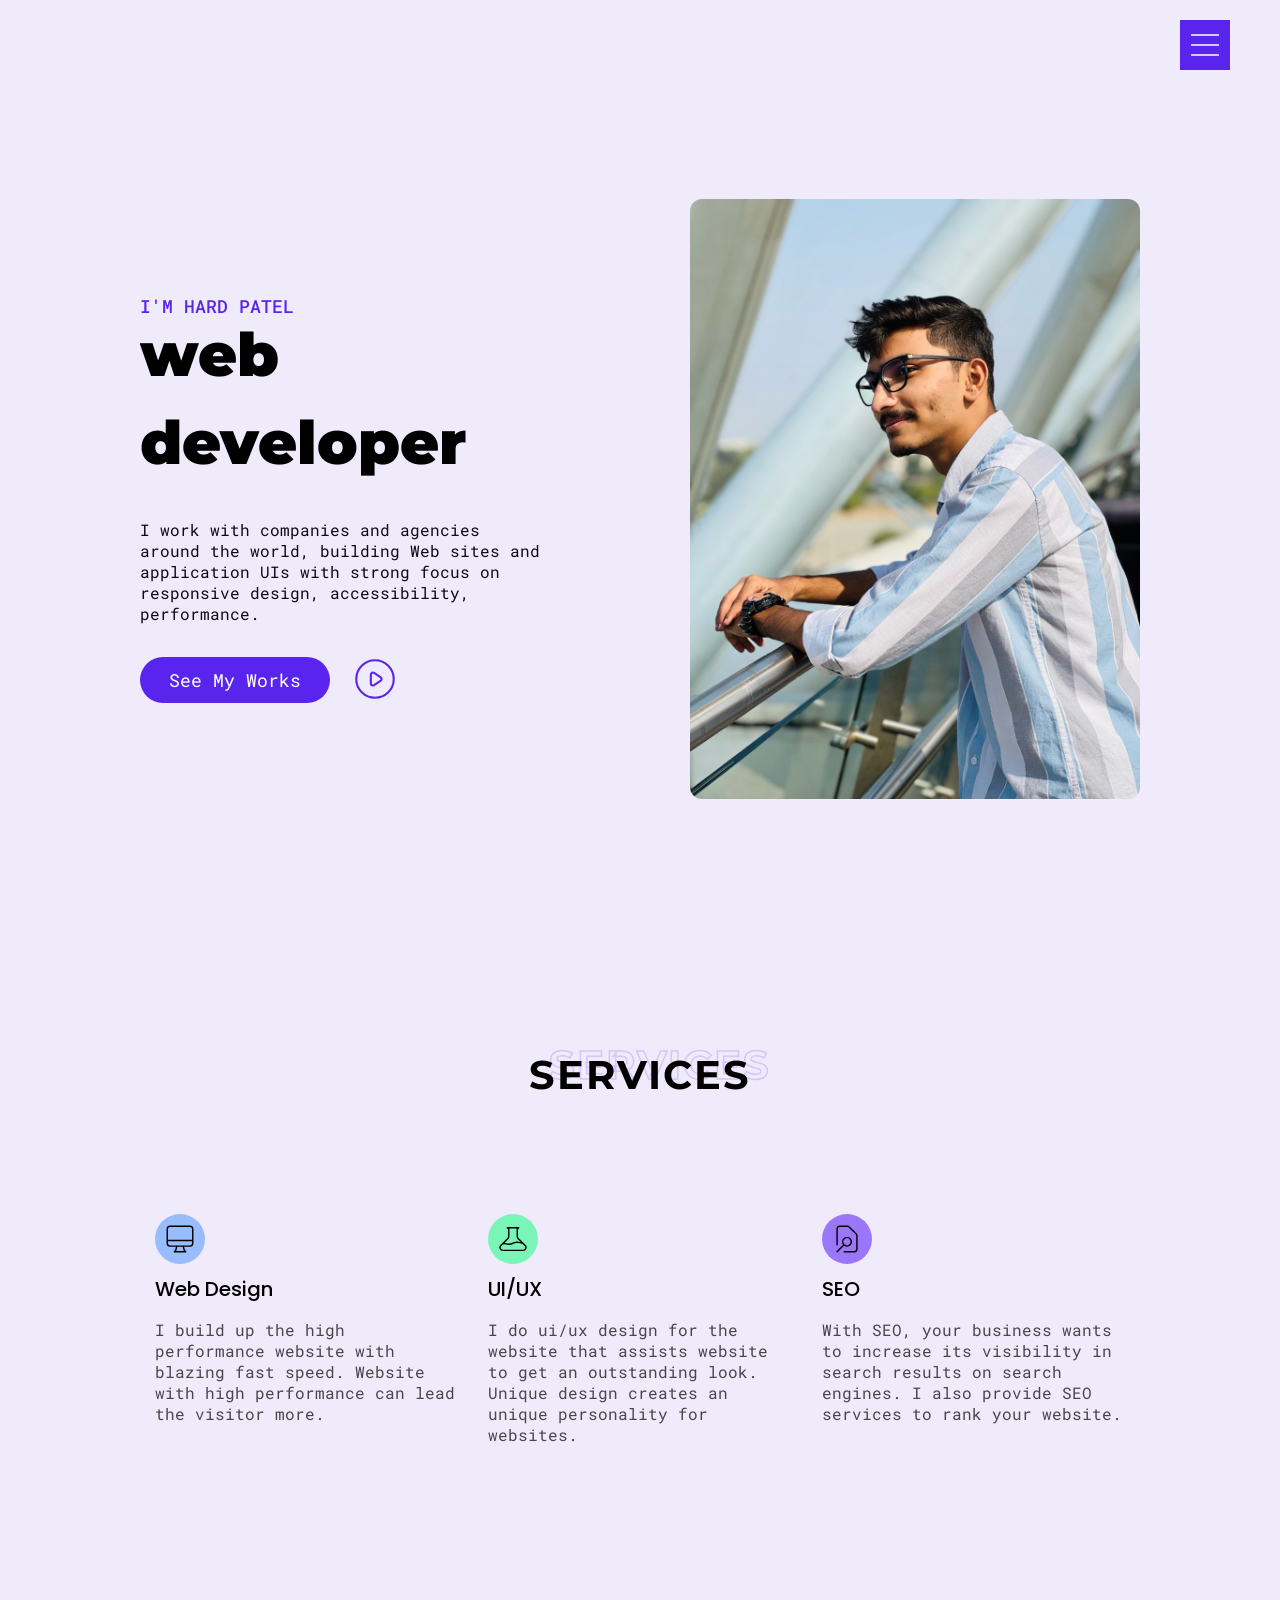
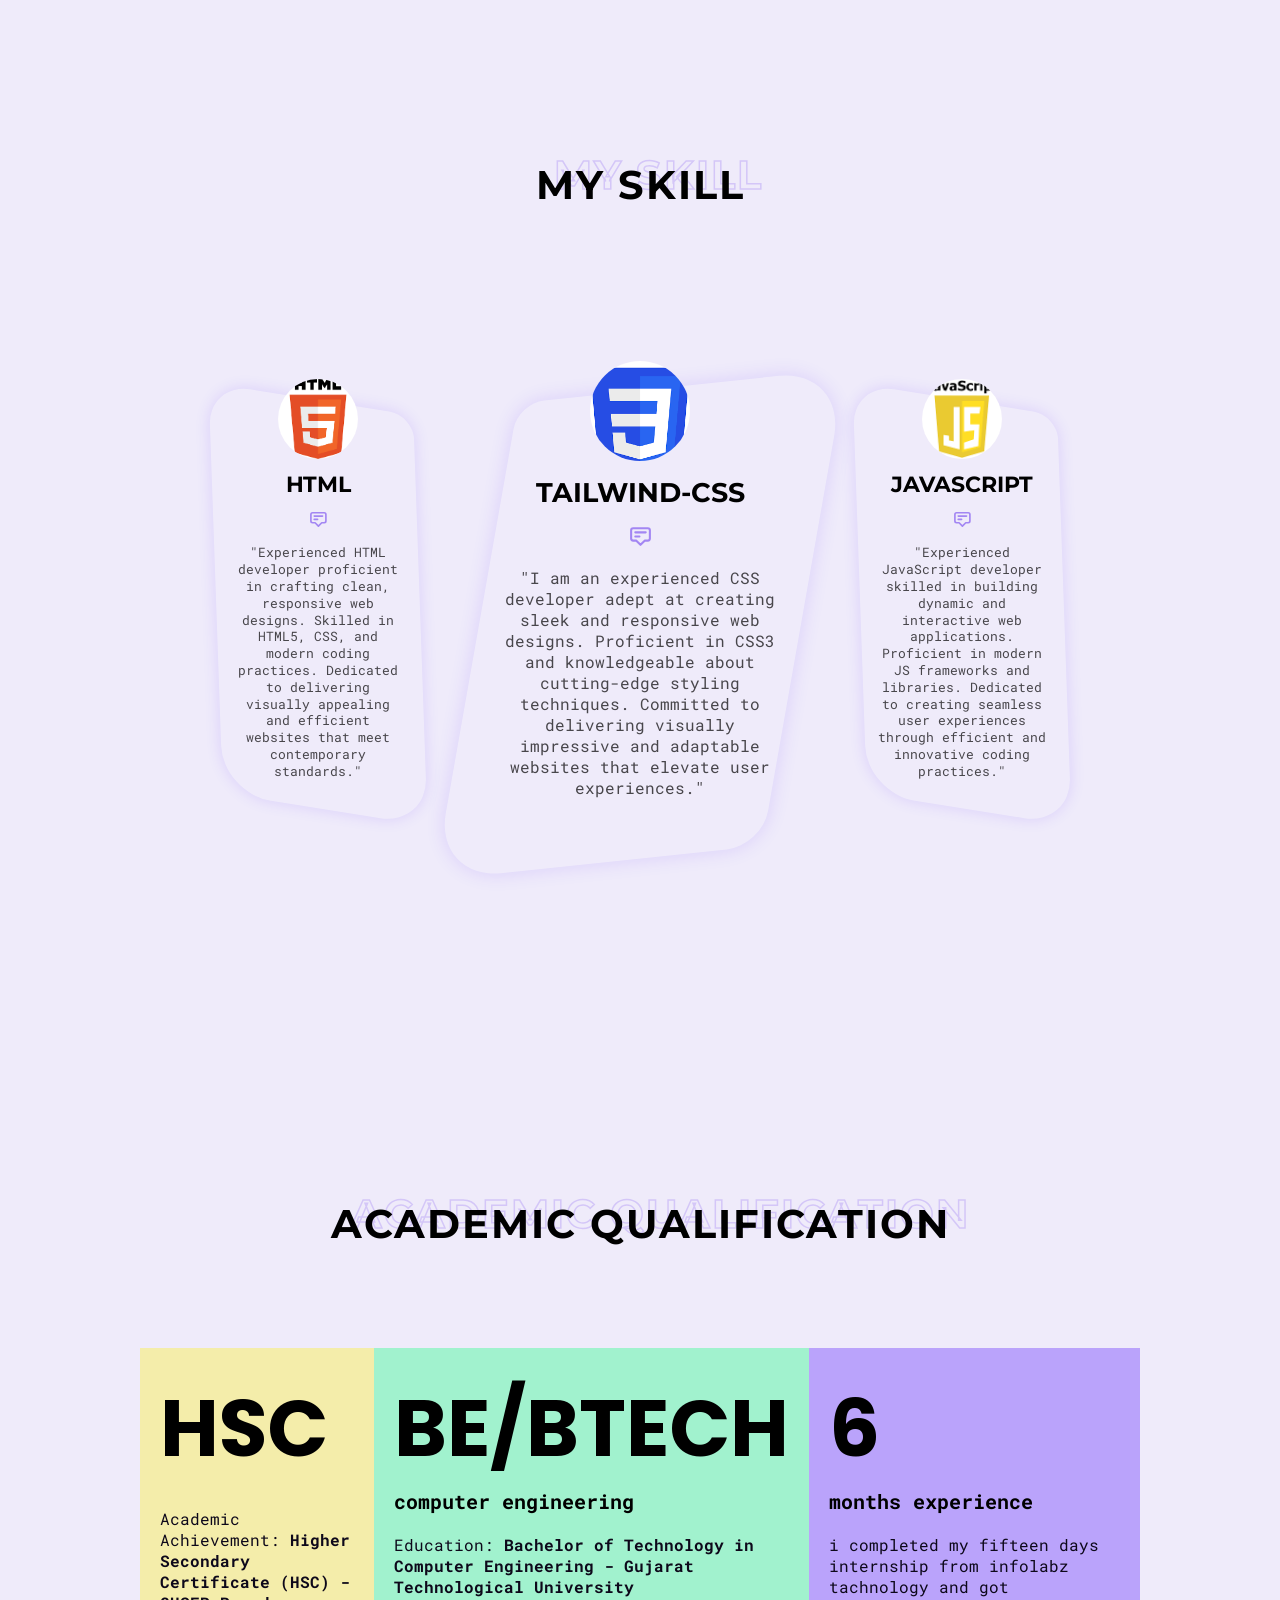
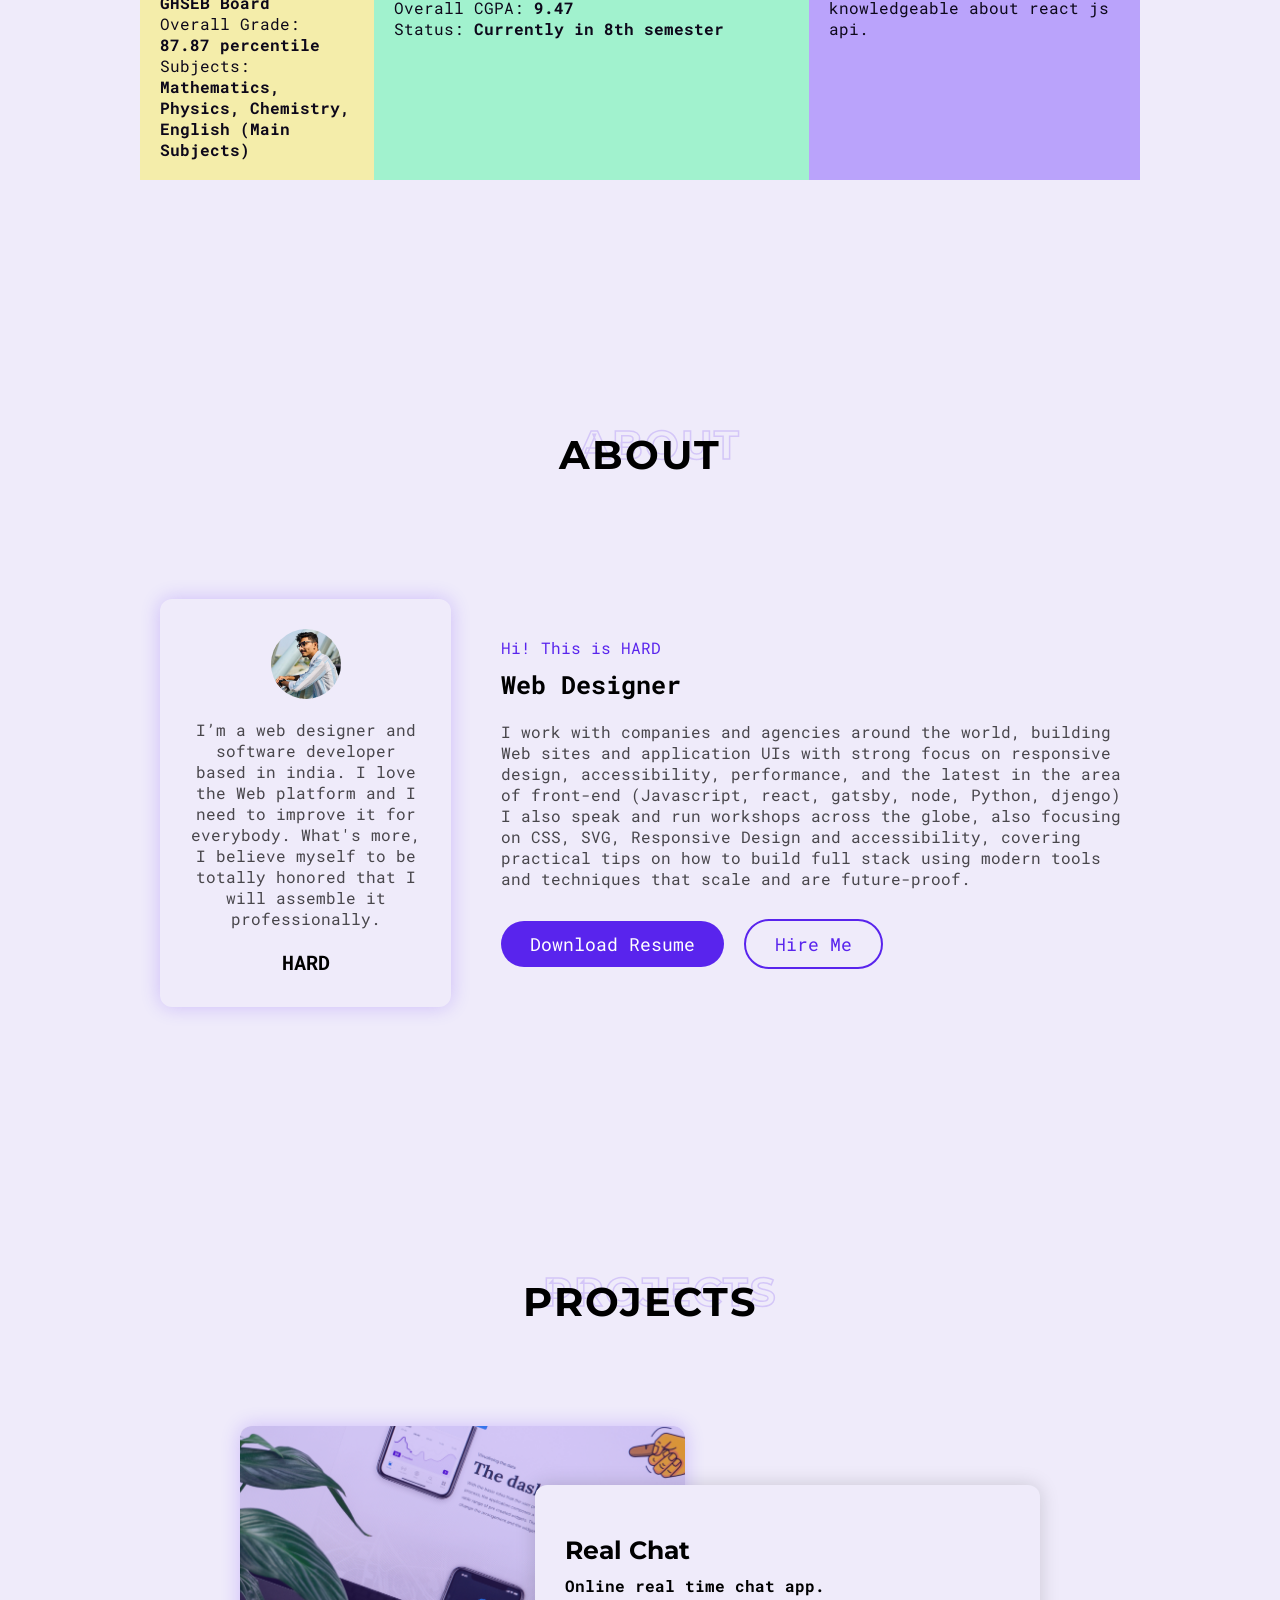
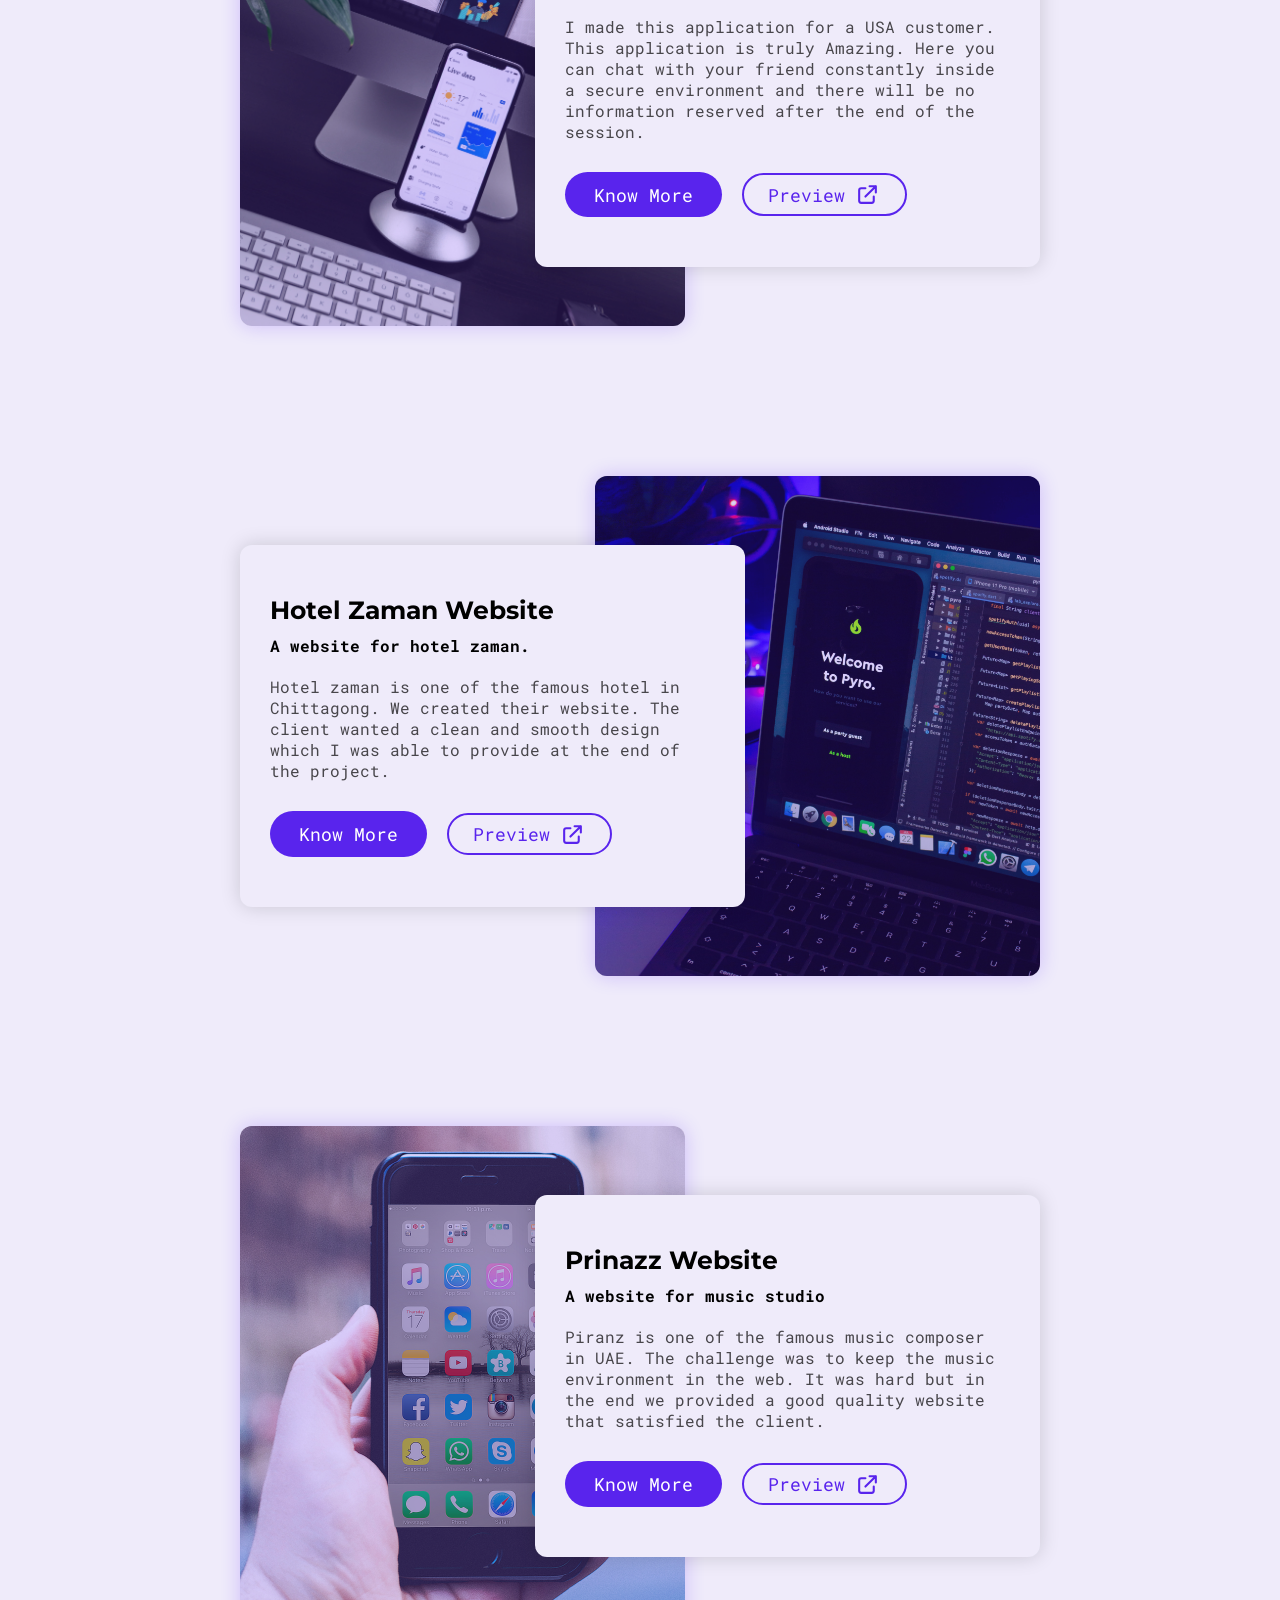
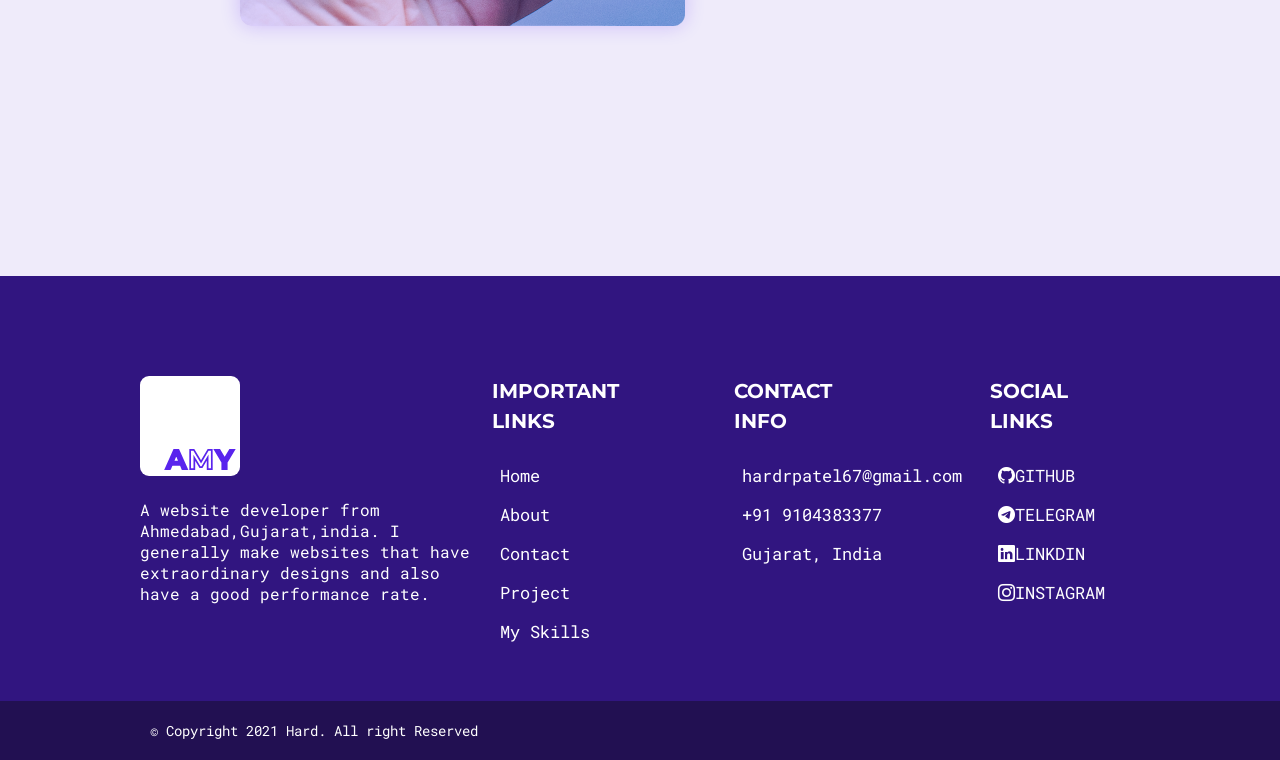
==== index.html @ a664c26c "Add files via upload" ====
<!DOCTYPE html>
<html lang="en">

<head>
  <meta charset="UTF-8">
  <meta name="viewport" content="width=device-width, initial-scale=1.0">
  <title>Hard - Portfolio</title>
  <link rel="shortcut icon" href="./image/h symbol_11zon.jpeg" type="image/x-icon">
  <link rel="stylesheet" href="style.css">
  <link rel="stylesheet" href="https://cdn.jsdelivr.net/npm/bootstrap-icons@1.10.5/font/bootstrap-icons.css">
  <link rel="stylesheet" href="https://cdnjs.cloudflare.com/ajax/libs/font-awesome/6.5.1/css/all.min.css" integrity="sha512-DTOQO9RWCH3ppGqcWaEA1BIZOC6xxalwEsw9c2QQeAIftl+Vegovlnee1c9QX4TctnWMn13TZye+giMm8e2LwA==" crossorigin="anonymous" referrerpolicy="no-referrer" />
   
  <style>
    @import url('https://fonts.googleapis.com/css2?family=Montserrat:wght@700;900&family=Roboto+Mono:wght@300;500&family=Poppins:wght@600&display=swap');

/* variables */
:root {
	--primary-color: #5924ed;
	--secondary-black: #0d081a;
	--secondary-gray: #48464b;
	--body-bg: #efebfa;
}

/* global styles */
* {
	padding: 0;
	margin: 0;
	box-sizing: border-box;
}
html {
	font-family: 'Roboto Mono';
	font-size: 10px;
	scroll-behavior: smooth;
}
body {
	background-color: var(--body-bg);
}
img {
	width: 100%;
	height: 100%;
}
a {
	color: black;
	text-decoration: none;
}

section {
	display: flex;
	align-items: center;
	justify-content: center;
}
.container {
	width: 90%;
	margin: 0 auto;
	max-width: 1000px;
}
p {
	font-size: 1.6rem;
	color: var(--secondary-black);
}
.section-heading {
	font-size: clamp(0.8rem, 10vw, 4rem);
	text-transform: uppercase;
	font-family: 'Montserrat';
	letter-spacing: 0.2rem;
	text-align: center;
	position: relative;
	margin-bottom: 10rem;
}
.section-heading::before {
	content: attr(data-outline);
	position: absolute;
	left: 2%;
	top: -20%;
	width: 100%;

	text-align: center;
	text-transform: uppercase;
	font-family: 'Montserrat';
	letter-spacing: 0.2rem;

	color: transparent;
	/* -webkit-text-stroke: 1.5px rgba(0, 0, 0, 0.103); */
	-webkit-text-stroke: 1.5px #5a24ed2f;
	z-index: -1;
}
.buttons {
	margin-top: 3rem;
	display: flex;
	align-items: center;
	justify-content: flex-start;
	gap: 2rem;
}
.primary-btn {
	display: inline-block;
	background-color: var(--primary-color);
	color: white;
	font-size: 1.8rem;
	padding: 0.6em 1.6em;
	border-radius: 50px;
}
.buttons .primary-btn.outline {
	background-color: transparent;
	border: 2px solid var(--primary-color);
	color: var(--primary-color);
}
.buttons svg {
	width: 50px;
	color: var(--primary-color);
}

/* scroll Top/Up Button */
.scroll-top {
	z-index: 100;
	height: 60px;
	width: 60px;
	background-color: white;
	position: fixed;
	bottom: 10px;
	right: 10px;
	cursor: pointer;
	border-radius: 6px;
	box-shadow: 0px 0px 20px rgba(71, 40, 182, 0.226);
	/* hover effect default */
	transform: scale(0.9);
	transition: 0.3s ease-in-out transform;
	/* for centering the icon */
	/* display: flex; */
	display: none;
	align-items: center;
	justify-content: center;
}
.scroll-top svg {
	width: 50%;
	color: black;
	pointer-events: none;
}

.scroll-top:hover {
	transform: scale(1);
}

/* Navigation Section */
#navigation {
	position: fixed;
	right: 50px;
	height: auto;
	top: 20px;
	z-index: 100;
}
#navigation .nav-icon {
	width: 50px;
	height: 50px;
	margin: 0 auto;
	margin-right: 0;
	cursor: pointer;
	background-color: var(--primary-color);
	display: flex;
	align-items: center;
	justify-content: center;
}
#navigation .nav-icon svg {
	width: 80%;
	color: white;
}
#nav-content {
	position: fixed;
	right: 0;
	width: 47%;
	max-width: 365px;
	height: 100%;
	z-index: 100;
	background-color: var(--secondary-black);
	color: white;
	display: flex;
	align-items: center;
	justify-content: center;
	overflow: hidden;
	transform: translateX(100%);
	transition: 0.3s ease transform;
}
#nav-content.show {
	transform: translateX(0);
	box-shadow: -6px 0px 29px 7px #000000a3;
}
#nav-content .section-heading {
	text-align: left;
}
#nav-content .section-heading::before {
	content: 'Menu';
	text-align: left;
	-webkit-text-stroke: 1.5px #afadad25;
}
#nav-content .wrapper {
	width: 70%;
	position: relative;
}
#nav-content ul {
	list-style: none;
	text-align: left;
}
#nav-content ul li {
	margin-bottom: 2rem;
}
#nav-content ul li a {
	display: inline-block;
	width: 100%;
	color: white;
	font-size: 3rem;
	font-family: 'Montserrat';
	/* position: relative; */
}
#nav-content ul li a::after {
	content: attr(data-text);
	pointer-events: none;
	position: absolute;
	right: -150px;
	bottom: 30%;
	width: 100%;
	color: transparent;
	-webkit-text-stroke: 1.5px #fefcfcdd;
	opacity:0;
	transition: 0.3s ease;
	transition-property: opacity, transform;
	z-index: -1;
	text-align: center;
	transform: rotate(70deg) scale(3);
}
#nav-content ul li a:hover::after {
	opacity: 1; 
	transform: scale(3) translateY(10px) rotate(90deg);
}
#nav-content .close-btn {
	position: absolute;
	left: 10px;
	top: 10px;
	color: white;
	width: 40px;
	height: 40px;
	background-color: var(--primary-color);
	display: flex;
	align-items: center;
	justify-content: center;
	border-radius: 50%;
	cursor: pointer;
	transition: 0.3s ease background-color;
}
#nav-content .close-btn:hover {
	background-color: crimson;
}
#nav-content .close-btn svg {
	width: 80%;
}
@media only screen and (max-width: 768px) {
	#navigation {
		right: 10px;
		top: 10px;
	}
	#nav-content nav ul li a::after {
		display: none;
	}
	#nav-content .section-heading {
		text-align: right;
		margin-bottom: 5rem;
	}
	#nav-content .section-heading::before {
		text-align: right;
	}
	#nav-content nav ul {
		text-align: right;
	}
	#nav-content nav ul li a {
		font-size: 2.5rem;
	}
	#nav-content .wrapper {
		width: 90%;
	}
}

/* Hero section Styles */
#hero {
	height: 100vh;
	width: 100%;
	padding-top: 10rem;
}
#hero .container {
	display: flex;
	align-items: center;
	justify-content: center;
}
#hero .container .left {
	flex: 6;
	/* padding-right: 3rem; */
}
#hero .container .right {
	flex: 8;
}

#hero .left .subheading {
	font-size: 1.8rem;
	font-weight: 500;
	text-transform: uppercase;
	color: var(--primary-color);
	animation: fade 0.3s ease-in forwards;
	animation-delay: 1.1s;
	opacity: 0;
}
#hero .left .heading {
	font-size: 6rem;
	font-family: 'Montserrat';
	font-weight: 900;
	/* max-width: 400px; */
	overflow: hidden;
}
#hero .left .heading .wrapper {
	/* position: relative; */
	display: inline-block;
	overflow: hidden;
	/* border: 1px solid red; */
}
#hero .left .heading .wrapper span {
	position: relative;
	bottom: -70px;
	animation: reveal 1s ease-in-out forwards;
}
@keyframes reveal {
	0% {
		bottom: -70px;
	}
	100% {
		bottom: 0px;
	}
}
@keyframes fade {
	0% {
		opacity: 0;
	}
	100% {
		opacity: 1;
	}
}
#hero .left .desc {
	margin-top: 2.5rem;
	max-width: 400px;
	animation: fade 0.3s ease-in forwards;
	animation-delay: 1.1s;
	opacity: 0;
}
#hero .left .buttons {
	animation: fade 0.3s ease-in forwards;
	animation-delay: 1.1s;
	opacity: 0;
}

#hero .right {
	text-align: right;
}
#hero .right img {
	width: 100%;
	max-width: 450px;
	height: 600px;
	object-fit: cover;
	object-position: 50% 30%;
	border-radius: 12px;
}

@media only screen and (max-width: 768px) {
	html {
		font-size: 9px;
	}
	#hero .container {
		flex-direction: column-reverse;
	}
	#hero .container .right {
		text-align: center;
		flex: 1;
		margin-bottom: 2rem;
	}
	#hero .container .left {
		text-align: center;
		padding-right: 0;
		flex: 1;
		height: fit-content;
	}
	#hero .left .buttons {
		justify-content: center;
	}
	#hero .left .heading {
		font-size: 4rem;
		margin: 0 auto;
	}
	#hero .container .left .desc {
		margin: 0 auto;
		margin-top: 2rem;
	}
	#hero .right img {
		width: 100%;
		height: 400px;
	}
}
@media only screen and (max-width: 950px) {
	#hero .container .right {
		flex: 6;
	}
}

/* Services Section */
#services {
	padding: 15rem 0;
}

#services .all-items {
	display: flex;
	align-items: flex-start;
	justify-content: center;
}
#services .item {
	padding: 1.5rem;
	transition: 0.3s ease-in-out background-color;
	border-radius: 12px;
	flex: 1;
}
#services .item:nth-child(1):hover {
	background-color: rgb(8 69 241 / 35%);
}
#services .item:nth-child(2):hover {
	background-color: rgba(0, 255, 115, 0.151);
}
#services .item:nth-child(3):hover {
	background-color: #cbbef093;
}
#services .item .icon {
	width: 50px;
	height: 50px;
	padding: 0.8rem;
	background-color: rgba(255, 0, 0, 0.24);
	border-radius: 50%;
	margin-bottom: 1rem;
}
#services .item-heading {
	font-weight: 500;
	font-size: 2rem;
	/* text-transform: uppercase; */
	margin-bottom: 1.5rem;
	font-family: 'Poppins';
}
#services .item-desc {
	color: var(--secondary-gray);
}
#services .item:nth-child(1) .icon {
	background-color: rgb(7 106 255 / 37%);
}
#services .item:nth-child(2) .icon {
	background-color: rgba(0, 255, 115, 0.493);
}
#services .item:nth-child(3) .icon {
	background-color: #4705fc80;
}
@media only screen and (max-width: 768px) {
	#services .all-items {
		flex-direction: column;
		text-align: center;
	}
	#services .item .icon {
		margin: 0 auto;
		margin-bottom: 1rem;
	}
	#services .item {
		margin: 2rem 0;
	}
	#services .item:nth-child(1) {
		background-color: rgb(8 69 241 / 35%);
	}
	#services .item:nth-child(2) {
		background-color: rgba(0, 255, 115, 0.151);
	}
	#services .item:nth-child(3) {
		background-color: #cbbef093;
	}
}

/* testimonial section */
#testimonial {
	padding: 15rem 0;
	overflow-x: hidden;
}
#testimonial .all-items {
	display: flex;
	align-items: center;
	justify-content: center;
	gap: 3rem;
}
#testimonial .item {
	text-align: center;
	position: relative;
	padding: 20px;
}
#testimonial .item:nth-of-type(1),
#testimonial .item:nth-of-type(3) {
	flex: 3;
	transform: scale(0.8);
}
#testimonial .item:nth-of-type(2) {
	flex: 4;
}

#testimonial .item::after {
	content: '';
	position: absolute;
	height: 120%;
	width: 100%;
	/* border: 1px solid var(--primary-color); */
	left: 0;
	top: 45px;
	z-index: -1;

	/* border-radius: 20px 50px 100px 50px; */
	box-shadow: 0px 0px 20px 0px #4705fc1f;
}
#testimonial .item:nth-of-type(2)::after {
	transform: skew(350deg, 354deg);
	border-radius: 26px 67px 35px 67px;
	height: 100%;
}
#testimonial .item:nth-of-type(1)::after,
#testimonial .item:nth-of-type(3)::after {
	transform: skew(2deg, 9deg);
	height: 95%;
	border-radius: 52px 30px 59px 60px;
}

/* #testimonial .img {
	width: 80px;
	height: 80px;
	border-radius: 50%;
	overflow: hidden;
	margin: 0 auto;
	margin-bottom: 2rem;
}
#testimonial .img img {
	object-fit: cover;
} */
#testimonial .img {
  width: 100px; /* Adjust the width of the image */
  height: 100px; /* Adjust the height of the image */
  border-radius: 50%;
  overflow: hidden;
  margin: 0 auto;
  margin-bottom: 1.5rem; /* Adjust the bottom margin as needed */
}

#testimonial .img img {
  object-fit: cover;
  width: 100%; /* Ensure the image fills the container */
  height: 100%; /* Ensure the image fills the container */
}
#testimonial .testimonial-heading {
	font-size: 2.7rem;
	text-transform: uppercase;
	font-family: 'Montserrat';
	margin-bottom: 0.5rem;
}
#testimonial .testimonial-sub-heading {
	font-size: 1.6rem;
	margin-bottom: 1rem;
	color: var(--secondary-gray);
}
#testimonial .icon {
	max-width: 25px;
	margin: 1.5rem auto;
	opacity: 0.5;
	color: var(--primary-color);
}
#testimonial .testimonial-desc {
	color: var(--secondary-gray);
}
@media only screen and (max-width: 950px) {
	#testimonial .all-items {
		flex-direction: column;
		max-width: 400px;
		margin: 0rem auto;
		gap: 50px;
	}
}

/* Stats Section Style*/
#stats {
	padding: 20rem 0 10rem 0;
}

#stats .all-items {
	display: flex;
	align-items: stretch;
	justify-content: center;
}
#stats .all-items .item {
	padding: 2rem;
}
#stats .number {
	font-family: 'Poppins';
	font-size: 8rem;
}
#stats .stats-sub-heading {
	font-size: 2rem;
	margin-bottom: 2rem;
}

#stats .all-items .item:nth-child(1) {
	background-color: rgba(255, 238, 0, 0.322);
}
#stats .all-items .item:nth-child(2) {
	background-color: rgba(0, 255, 115, 0.329);
}
#stats .all-items .item:nth-child(3) {
	background-color: #4705fc50;
}
@media only screen and (max-width: 768px) {
	#stats .all-items {
		flex-direction: column;
	}
}

/* About section  */
#about {
	padding: 15rem 0;
}
#about .wrapper {
	display: flex;
	align-items: center;
	justify-content: center;
	gap: 30px;
}
#about .left {
	padding: 2rem;
	text-align: center;
}
#about .left .card {
	box-shadow: 0px 0px 20px #4705fc33;
	padding: 3rem;
	border-radius: 12px;
	min-height: 400px;
}
#about .left .card .img {
	width: 70px;
	height: 70px;
	margin: 0 auto;
	border-radius: 50%;
	overflow: hidden;
	margin-bottom: 2rem;
}
#about .left .card .img img {
	object-fit: cover;
}
#about .left .card .card-desc {
	color: var(--secondary-gray);
	margin-bottom: 2rem;
}
#about .left .card .card-name {
	font-size: 2rem;
	margin-bottom: 0.2rem;
}
#about .left .card .card-sub-title {
	font-size: 1.4rem;
}
#about .subheading {
	color: var(--primary-color);
	margin-bottom: 1rem;
}
#about .right .slogan {
	font-size: 2.5rem;
	margin-bottom: 2rem;
}
#about .right .right-text {
	color: var(--secondary-gray);
}
@media only screen and (max-width: 768px) {
	#about .wrapper {
		flex-direction: column-reverse;
		text-align: center;
	}
	#about .right .buttons {
		flex-direction: column;
	}
	#about .right .buttons a {
		width: 100%;
		text-align: center;
	}
}

/* Projects Section */
#projects {
	padding: 10rem 0;
}
#projects .item {
	display: flex;
	align-items: center;
	justify-content: center;
	max-width: 800px;
	margin: 0 auto;
	margin-bottom: 15rem;
	/* gap: 2rem; */
}
#projects .item:nth-of-type(even) {
	flex-direction: row-reverse;
}
#projects .item .left {
	flex: 1;
}
#projects .item .right {
	margin-left: -150px;
	flex: 1;
	background-color: var(--body-bg);
	padding: 5rem 3rem;
	border-radius: 12px;
	box-shadow: 0px 0px 20px #00000028;
	z-index: 2;
}
#projects .item:nth-of-type(even) .right {
	margin-left: 0;
}
#projects .item:nth-of-type(even) .left {
	margin-left: -150px;
}
#projects .item .left .img {
	height: 500px;
	overflow: hidden;
	border-radius: 12px;
	overflow: hidden;
	box-shadow: 0px 0px 20px #4705fc33;
	position: relative;
}
#projects .item .left .img::after {
	content: '';
	position: absolute;
	left: 0;
	top: 0;
	height: 100%;
	width: 100%;
	background-color: #5a24ed38;
}
#projects .item .left .img img {
	object-fit: cover;
	transition: 0.3s ease transform;
}
#projects .item:hover .left .img img {
	transform: scale(1.1);
	z-index: 1;
}
#projects .item .right .project-title {
	font-size: 2.5rem;
	font-family: 'Montserrat';
	margin-bottom: 1rem;
}
#projects .item .right .project-sub-title {
	font-size: 1.6rem;
	margin-bottom: 2rem;
}
#projects .item .right .project-desc {
	color: var(--secondary-gray);
	margin-bottom: 3rem;
}
#projects .item .right .external-link {
	display: flex;
	align-items: center;
	justify-content: center;
	gap: 1rem;
	padding: calc(0.6em - 4px) calc(1.6em - 4px);
}
#projects .item .right .external-link svg {
	width: 25px;
}

@media only screen and (max-width: 768px) {
	#projects .item {
		flex-direction: column;
	}
	#projects .item .left {
		width: 100%;
	}
	#projects .item .right {
		margin-left: 0;
		width: 90%;
		margin-top: -150px;
	}
	#projects .item:nth-of-type(even) {
		flex-direction: column;
	}
	#projects .item:nth-of-type(even) .left {
		margin-left: 0;
	}
}
@media only screen and (max-width: 450px) {
	#projects .item .right .buttons {
		flex-direction: column;
	}
	#projects .item .right .buttons a {
		width: 100%;
		text-align: center;
	}
}

/* Contact Section */
#contact {
	padding: 10rem 0;
}
#contact .wrapper {
	display: flex;
	align-items: flex-start;
	justify-content: center;
	gap: 5rem;
}
#contact .wrapper .left {
	flex: 1;
}
#contact .wrapper .right {
	flex: 1;
}
#contact .left .contact-heading {
	font-family: 'Montserrat';
	font-size: 3rem;
	margin-bottom: 1rem;
}
#contact .left .contact-desc {
	color: var(--secondary-gray);
	margin-bottom: 4rem;
}
#contact .left .contact-info {
	margin-bottom: 5rem;
}
#contact .left .contact-info ul {
	list-style: none;
}
#contact .left .contact-info ul li {
	border-radius: 12px;
	overflow: hidden;
}
#contact .left .contact-info ul li a {
	display: flex;
	align-items: center;
	justify-content: flex-start;
	gap: 1rem;
	font-size: 2rem;
	padding: 1.5rem;
}

#contact .left .contact-info ul li:hover {
	background-color: var(--primary-color);
}
#contact .left .contact-info ul li:hover .icon {
	color: white;
}
#contact .left .contact-info ul li:hover .text {
	color: white;
}
#contact .left .contact-info ul li a .icon {
	width: 25px;
	color: var(--primary-color);
}
#contact .left .contact-info ul li a .text {
	color: var(--secondary-gray);
}
#contact .left .social-info ul {
	display: flex;
	list-style: none;
	font-size: 2rem;
	gap: 2rem;
}
#contact .left .social-info ul li a {
	color: var(--primary-color);
}
#contact .right .form-wrapper {
	background-color: var(--primary-color);
	max-width: 500px;
	margin: 0 auto;
	padding: 5rem;
	border-radius: 12px;
	color: white;
}
#contact .right .form-group {
	margin-bottom: 1rem;
}
#contact .right .form-group label {
	margin-bottom: 0.5rem;
	display: inline-block;
	font-size: 1.8rem;
}
#contact .right .form-group .input-wrapper {
	background-color: white;
	color: black;
	width: 100%;
	display: flex;
	align-items: center;
	justify-content: flex-start;
	height: 40px;
	border-radius: 4px;
	overflow: hidden;
}
#contact .right .form-group .input-wrapper .icon {
	font-size: 2rem;
	height: 100%;
	width: 50px;
	background-color: rgb(218, 218, 218);
	display: flex;
	align-items: center;
	justify-content: center;
}
#contact .right .form-group .input-wrapper input {
	padding: 1rem;
	height: 100%;
	width: 100%;
	outline: none;
	border: none;
	font-size: 2rem;
}
#contact .right .form-group textarea {
	width: 100%;
	height: 250px;
	resize: vertical;
	font-size: 2rem;
	padding: 1rem;
	outline: none;
	border-radius: 4px;
}
#contact .right .form-wrapper button {
	display: inline-block;
	width: 150px;
	font-size: 2rem;
	text-transform: uppercase;
	height: auto;
	padding: 1rem 0;
	font-family: 'Roboto Mono';
	letter-spacing: 0.3rem;
	border-radius: 8px;
	outline: none;
	border: none;
	cursor: pointer;
}
@media only screen and (max-width: 768px) {
	#contact .wrapper {
		flex-direction: column-reverse;
		justify-content: center;
		align-items: center;
	}
	#contact .right {
		width: 100%;
	}
	#contact .right .form-wrapper {
		padding: 3rem;
		width: 100%;
		max-width: 100%;
	}
}

/* Footer Section */
#footer {
	background-color: #311580;
	color: white;
	padding: 10rem 0 5rem 0;
}
#footer footer {
	display: flex;
	align-items: flex-start;
	justify-content: flex-start;
	gap: 2rem;
}
#footer footer .col-1 {
	flex: 3;
}
#footer footer .col-2,
#footer footer .col-3,
#footer footer .col-4 {
	flex: 2;
}
#footer footer .col-4 {
	flex: 1;
}

#footer footer .col-1 .logo img {
	max-width: 100px;
	margin-bottom: 2rem;
}
#footer footer .col-1 p {
	color: white;
}

#footer footer .column-heading {
	font-family: 'Montserrat';
	font-size: 2rem;
	margin-bottom: 2rem;
	text-transform: uppercase;
	line-height: 1.5em;
}
#footer footer ul {
	list-style: none;
}
#footer footer ul li {
	border-radius: 4px;
}
#footer footer ul li:hover {
	background-color: white;
}
#footer footer ul li:hover a {
	color: var(--primary-color);
}
#footer footer ul li a {
	display: inline-block;
	width: 100%;
	color: white;
	font-size: 1.7rem;
	padding: 0.8rem;
}
#footer footer .col-4 ul {
	display: flex;
	flex-wrap: wrap;
}
#footer footer .col-4 ul li a {
	min-width: 60px;
	width: 150px;
}
@media only screen and (max-width: 768px) {
	#footer footer {
		flex-direction: column;
		justify-content: center;
		text-align: center;
	}
	#footer footer .col-1,
	#footer footer .col-2,
	#footer footer .col-3,
	#footer footer .col-4 {
		width: 100%;
		margin-bottom: 3rem;
	}
	#footer footer .col-4 ul {
		width: fit-content;
		margin: 10px auto;
	}
}

/* copyright Section */
#copyright {
	padding: 1rem 0;
	background-color: #221052;
}
#copyright p {
	color: white;
	margin: 1rem;
	font-size: 1.4rem;
}
@media only screen and (max-width: 768px) {
	#copyright p {
		text-align: center;
	}
}
  </style>
</head>

<body>
  <!-- Scroll Top Button -->
  <div class="scroll-top">
    <svg xmlns="http://www.w3.org/2000/svg" fill="none" viewBox="0 0 24 24" stroke="currentColor">
      <path stroke-linecap="round" stroke-linejoin="round" stroke-width="2" d="M8 7l4-4m0 0l4 4m-4-4v18" />
    </svg>
  </div>
  <!-- Navigation -->
  <section id="navigation">
    <div class="nav-icon">
      <svg xmlns="http://www.w3.org/2000/svg" fill="none" viewBox="0 0 24 24" stroke="currentColor">
        <path stroke-linecap="round" stroke-linejoin="round" stroke-width="1" d="M4 6h16M4 12h16M4 18h16" />
      </svg>
    </div>
  </section>
  <div id="nav-content">
    <div class="close-btn">
      <svg xmlns="http://www.w3.org/2000/svg" fill="none" viewBox="0 0 24 24" stroke="currentColor">
        <path stroke-linecap="round" stroke-linejoin="round" stroke-width="2" d="M6 18L18 6M6 6l12 12" />
      </svg>
    </div>
    <div class="wrapper">
      <h2 class="section-heading">Menu</h2>
      <nav>
        <ul>
          <li><a data-text="Home" href="./index.html#hero">Home</a></li>
          <li><a data-text="About" href="./index.html#about">About</a></li>
          <li><a data-text="Projects" href="./index.html#projects">Projects</a></li>
          <li><a data-text="skills" href="./index.html#My-skill">Skills</a></li>
          <li><a data-text="Contact" href="./contact.html">Contact Me</a></li>
        </ul>
      </nav>
    </div>
  </div>

  <!-- Hero section -->
  <section id="hero">
    <div class="container">
      <div class="left">
        <p class="subheading">I'm Hard Patel</p>
        <h2 class="heading">
          <div class="wrapper"><span>web</span></div>
          <div class="wrapper"><span>developer</span></div>
          <div class="wrapper"><span></span></div>
        </h2>
        <p class="desc">I work with companies and agencies around the world, building Web sites and application UIs with
          strong focus on
          responsive design, accessibility, performance.</p>
        <div class="buttons">
          <a href="#projects" class="primary-btn">See My Works</a>
          <a href="#">
            <svg xmlns="http://www.w3.org/2000/svg" fill="none" viewBox="0 0 24 24" stroke="currentColor">
              <path stroke-linecap="round" stroke-linejoin="round" stroke-width="1"
                d="M14.752 11.168l-3.197-2.132A1 1 0 0010 9.87v4.263a1 1 0 001.555.832l3.197-2.132a1 1 0 000-1.664z" />
              <path stroke-linecap="round" stroke-linejoin="round" stroke-width="1"
                d="M21 12a9 9 0 11-18 0 9 9 0 0118 0z" />
            </svg>
          </a>
        </div>
      </div>
      <div class="right">
        <img src="./image/hard image.jpg" alt="">
      </div>
    </div>
  </section>

  <!-- services Section -->
  <section id="services">
    <div class="container">
      <h2 class="section-heading" data-outline="Services">Services</h2>
      <div class="all-items">
        <div class="item">
          <div class="icon">
            <svg xmlns="http://www.w3.org/2000/svg" fill="none" viewBox="0 0 24 24" stroke="currentColor">
              <path stroke-linecap="round" stroke-linejoin="round" stroke-width="1"
                d="M9.75 17L9 20l-1 1h8l-1-1-.75-3M3 13h18M5 17h14a2 2 0 002-2V5a2 2 0 00-2-2H5a2 2 0 00-2 2v10a2 2 0 002 2z" />
            </svg>
          </div>
          <h3 class="item-heading">Web Design</h3>
          <p class="item-desc">I build up the high performance website with blazing fast speed. Website with high
            performance can lead the visitor more. </p>
        </div>
        <div class="item">
          <div class="icon">
            <svg xmlns="http://www.w3.org/2000/svg" fill="none" viewBox="0 0 24 24" stroke="currentColor">
              <path stroke-linecap="round" stroke-linejoin="round" stroke-width="1"
                d="M19.428 15.428a2 2 0 00-1.022-.547l-2.387-.477a6 6 0 00-3.86.517l-.318.158a6 6 0 01-3.86.517L6.05 15.21a2 2 0 00-1.806.547M8 4h8l-1 1v5.172a2 2 0 00.586 1.414l5 5c1.26 1.26.367 3.414-1.415 3.414H4.828c-1.782 0-2.674-2.154-1.414-3.414l5-5A2 2 0 009 10.172V5L8 4z" />
            </svg>
          </div>
          <h3 class="item-heading">UI/UX</h3>
          <p class="item-desc">I do ui/ux design for the website that assists website to get an outstanding look. Unique
            design creates an unique personality for websites.</p>
        </div>
        <div class="item">
          <div class="icon">
            <svg xmlns="http://www.w3.org/2000/svg" fill="none" viewBox="0 0 24 24" stroke="currentColor">
              <path stroke-linecap="round" stroke-linejoin="round" stroke-width="1"
                d="M10 21h7a2 2 0 002-2V9.414a1 1 0 00-.293-.707l-5.414-5.414A1 1 0 0012.586 3H7a2 2 0 00-2 2v11m0 5l4.879-4.879m0 0a3 3 0 104.243-4.242 3 3 0 00-4.243 4.242z" />
            </svg>
          </div>
          <h3 class="item-heading">SEO</h3>
          <p class="item-desc">With SEO, your business wants to increase its visibility in search results on search
            engines. I also provide SEO services
            to rank your website.</p>
        </div>
      </div>
    </div>
  </section>

  <!-- Testimonial Section -->
  <section id="testimonial">
	<div id="My-skill">
    <div class="container">
      <h1 class="section-heading" data-outline="MY SKILL">MY SKILL</h1>
      <div class="all-items">
        <div class="item">
          <div class="img">
            <img src="./image/card1.png" alt="">
          </div>
          <h3 class="testimonial-heading">HTML</h3>
          <p class="testimonial-sub-heading"></p>
          <div class="icon">
            <svg xmlns="http://www.w3.org/2000/svg" fill="none" viewBox="0 0 24 24" stroke="currentColor">
              <path stroke-linecap="round" stroke-linejoin="round" stroke-width="2"
                d="M7 8h10M7 12h4m1 8l-4-4H5a2 2 0 01-2-2V6a2 2 0 012-2h14a2 2 0 012 2v8a2 2 0 01-2 2h-3l-4 4z" />
            </svg>
          </div>
          <p class="testimonial-desc">"Experienced HTML developer proficient in crafting clean, responsive web designs. 
			Skilled in HTML5, CSS, and modern coding practices. 
			Dedicated to delivering visually appealing and efficient websites that meet contemporary standards." </p>
        </div>
        <div class="item">
          <div class="img">
            <img src="./image/card2.png" alt="">
          </div>
          <h3 class="testimonial-heading">TAILWIND-CSS</h3>
          <p class="testimonial-sub-heading"></p>
          <div class="icon">
            <svg xmlns="http://www.w3.org/2000/svg" fill="none" viewBox="0 0 24 24" stroke="currentColor">
              <path stroke-linecap="round" stroke-linejoin="round" stroke-width="2"
                d="M7 8h10M7 12h4m1 8l-4-4H5a2 2 0 01-2-2V6a2 2 0 012-2h14a2 2 0 012 2v8a2 2 0 01-2 2h-3l-4 4z" />
            </svg>
          </div>
          <p class="testimonial-desc">"I am an experienced CSS developer adept at creating sleek and responsive web designs. Proficient in CSS3 and knowledgeable about cutting-edge styling techniques. 
			Committed to delivering visually impressive and adaptable websites
			 that elevate 
			 user
			experiences."</p>
        </div>
        <div class="item">
          <div class="img">
            <img src="./image/card3.png" alt="">
          </div>
          <h3 class="testimonial-heading">JavaScript</h3>
          <p class="testimonial-sub-heading"></p>
          <div class="icon">
            <svg xmlns="http://www.w3.org/2000/svg" fill="none" viewBox="0 0 24 24" stroke="currentColor">
              <path stroke-linecap="round" stroke-linejoin="round" stroke-width="2"
                d="M7 8h10M7 12h4m1 8l-4-4H5a2 2 0 01-2-2V6a2 2 0 012-2h14a2 2 0 012 2v8a2 2 0 01-2 2h-3l-4 4z" />
            </svg>
          </div>
          <p class="testimonial-desc">"Experienced JavaScript developer skilled in building dynamic and interactive web applications. Proficient in modern JS frameworks and libraries.
			 Dedicated to creating seamless user experiences through efficient and innovative coding practices."
          </p>
        </div>
      </div>
    </div>
  </section>

  <!-- stats Section -->
  <section id="stats">
    <div class="container">
      <h2 class="section-heading" data-outline="ACADEMIC QUALIFICATION">ACADEMIC QUALIFICATION</h2>
      <div class="all-items">
        <div class="item">
          <h2 class="number">HSC</h2>
          <h3 class="stats-sub-heading"></h3>
          <p>
			
			Academic Achievement:
			<span style="font-weight: bold;"> Higher Secondary Certificate (HSC) - GHSEB Board</span>
			<br/>
			Overall Grade: <span style="font-weight: bold;">87.87 percentile</span>
			<br/>
			Subjects: <span style="font-weight: bold;">Mathematics, Physics, Chemistry, English (Main Subjects)</span></p>
        </div>
        <div class="item">
          <h2 class="number">BE/BTECH</h2>
          <h3 class="stats-sub-heading">computer engineering</h3>
          <p>
			Education:
			<span style="font-weight: bold;">Bachelor of Technology in Computer Engineering - Gujarat Technological University</span>
			<br/>
			Overall CGPA:<span style="font-weight: bold;"> 9.47</span>
			<br/>
			Status: <span style="font-weight: bold;">Currently in 8th semester</p></SPAN>
        </div>
        <div class="item">
          <h2 class="number">6</h2>
          <h3 class="stats-sub-heading">months experience</h3>
          <p>i completed my fifteen days internship from infolabz tachnology and got knowledgeable about react js api.</p>
        </div>
      </div>
    </div>
  </section>
  <!-- END Stats Section -->



  <!-- About -->
  <section id="about">
    <div class="container">
      <h2 class="section-heading" data-outline="about">About</h2>
      <div class="wrapper">
        <div class="left">
          <div class="card">
            <div class="img">
              <img src="./image/hard image.jpg" alt="">
            </div>
            <p class="card-desc">I’m a  web designer and software developer based in india. I love the Web platform
              and I need to improve it for
              everybody. What's more, I believe myself to be totally honored that I will assemble it professionally.</p>
            <h3 class="card-name">HARD</h3>
            <p class="card-sub-title"></p>
          </div>
        </div>
        <div class="right">
          <p class="subheading">Hi! This is HARD</p>
          <h2 class="slogan"> Web Designer</h2>
          <p class="right-text">I work with companies and agencies around the world, building Web sites and application
            UIs with strong focus on
            responsive design, accessibility, performance, and the latest in the area of front-end (Javascript, react,
            gatsby, node,
            Python, djengo)
            I also speak and run workshops across the globe, also focusing on CSS, SVG, Responsive Design and
            accessibility,
            covering practical tips on how to build full stack using modern tools and techniques that scale and are
            future-proof.
          </p>
          <div class="buttons">
            <a href="./resume.txt" class="primary-btn" download="">Download Resume</a>
            <a href="./contact.html" class="primary-btn outline">Hire Me</a>
          </div>
        </div>
      </div>
    </div>
  </section>

  <!-- projects -->
  <section id="projects">
    <div class="container">
      <h2 class="section-heading" data-outline="Projects">Projects</h2>
      <div class="all-items">
        <div class="item">
          <div class="left">
            <div class="img">
              <img src="./image/project-1.jpg" alt="">
            </div>
          </div>
          <div class="right">
            <h2 class="project-title">Real Chat</h2>
            <h3 class="project-sub-title">Online real time chat app.</h3>
            <p class="project-desc">I made this application for a USA customer. This application is truly Amazing. Here
              you can chat with your friend
              constantly inside a secure environment and there will be no information reserved after the end of the
              session.</p>
            <div class="buttons">
              <a href="#" class="primary-btn">Know More</a>
              <a href="#" class="primary-btn outline external-link"> <span>Preview</span>
                <svg xmlns="http://www.w3.org/2000/svg" fill="none" viewBox="0 0 24 24" stroke="currentColor">
                  <path stroke-linecap="round" stroke-linejoin="round" stroke-width="2"
                    d="M10 6H6a2 2 0 00-2 2v10a2 2 0 002 2h10a2 2 0 002-2v-4M14 4h6m0 0v6m0-6L10 14" />
                </svg>
              </a>
            </div>

          </div>
        </div>
        <div class="item">
          <div class="left">
            <div class="img">
              <img src="./image/project-3.jpg" alt="">
            </div>
          </div>
          <div class="right">
            <h2 class="project-title">Hotel Zaman Website
            </h2>
            <h3 class="project-sub-title">A website for hotel zaman.
            </h3>
            <p class="project-desc">Hotel zaman is one of the famous hotel in Chittagong. We created their website. The
              client wanted a clean and smooth
              design which I was able to provide at the end of the project.</p>
            <div class="buttons">
              <a href="#" class="primary-btn">Know More</a>
              <a href="#" class="primary-btn outline external-link"> <span>Preview</span>
                <svg xmlns="http://www.w3.org/2000/svg" fill="none" viewBox="0 0 24 24" stroke="currentColor">
                  <path stroke-linecap="round" stroke-linejoin="round" stroke-width="2"
                    d="M10 6H6a2 2 0 00-2 2v10a2 2 0 002 2h10a2 2 0 002-2v-4M14 4h6m0 0v6m0-6L10 14" />
                </svg>
              </a>
            </div>
          </div>
        </div>
        <div class="item">
          <div class="left">
            <div class="img">
              <img src="./image/project-2.jpg" alt="">
            </div>
          </div>
          <div class="right">
            <h2 class="project-title">Prinazz Website</h2>
            <h3 class="project-sub-title">A website for music studio</h3>
            <p class="project-desc">Piranz is one of the famous music composer in UAE. The challenge was to keep the
              music environment in the web. It was
              hard but in the end
              we provided a good quality website that satisfied the client.</p>
            <div class="buttons">
              <a href="#" class="primary-btn">Know More</a>
              <a href="#" class="primary-btn outline external-link"> <span>Preview</span>
                <svg xmlns="http://www.w3.org/2000/svg" fill="none" viewBox="0 0 24 24" stroke="currentColor">
                  <path stroke-linecap="round" stroke-linejoin="round" stroke-width="2"
                    d="M10 6H6a2 2 0 00-2 2v10a2 2 0 002 2h10a2 2 0 002-2v-4M14 4h6m0 0v6m0-6L10 14" />
                </svg>
              </a>
            </div>
          </div>
        </div>
      </div>
    </div>
  </section>

  <!-- Footer Section -->
  <section id="footer">
    <div class="container">
      <footer>
        <div class="col-1">
          <div class="logo"><a href="#">
              <img src="./image/light-logo.svg" alt="">
            </a></div>
          <p>A website developer from Ahmedabad,Gujarat,india. I generally make websites that have
            extraordinary
            designs and also have a good performance rate. </p>
        </div>
        <div class="col-2">
          <h2 class="column-heading">Important<br>Links</h2>
          <ul>
            <li><a href="./index.html#home">Home</a></li>
            <li><a href="./index.html#about">About</a></li>
            <li><a href="./contact.html">Contact</a></li>
            <li><a href="./index.html#Project">Project</a></li>
            <li><a href="./index.html#My-skill">My Skills</a></li>
          </ul>
        </div>
        <div class="col-3">
          <h2 class="column-heading">Contact<br>Info</h2>
          <ul>
            <li><a href="mailto:hardrpatel67@gmail.com">hardrpatel67@gmail.com</a></li>
            <li><a href="tel:9104383377">+91 9104383377</a></li>
            <li><a href="#">Gujarat, India</a></li>
          </ul>
        </div>
        <div class="col-4">
          <h2 class="column-heading">Social<br>Links</h2>
          <ul>

            <li><a href="https://github.com/Hard9094"><i class="bi bi-github"></i>GITHUB</a></li>
            <li><a href="https://t.me/hard_patel1718"><i class="bi bi-telegram"></i>TELEGRAM</a></li>
		    <li><a href="https://www.linkedin.com/in/hard-patel-365612274/"><i class="bi bi-linkedin"></i>LINKDIN</a></li>
			<li><a href=""><i class="bi bi-instagram"></i>INSTAGRAM</a></li>
          </ul>
        </div>
      </footer>
    </div>
  </section>
  <section id="copyright">
    <div class="container">
      <p> &copy; Copyright 2021 Hard. All right Reserved</p>
    </div>
  </section>

  <script src="./app.js"></script>
</body>

</html>
---- style.css ----
@import url('https://fonts.googleapis.com/css2?family=Montserrat:wght@700;900&family=Roboto+Mono:wght@300;500&family=Poppins:wght@600&display=swap');

/* variables */
:root {
	--primary-color: #5924ed;
	--secondary-black: #0d081a;
	--secondary-gray: #48464b;
	--body-bg: #efebfa;
}

/* global styles */
* {
	padding: 0;
	margin: 0;
	box-sizing: border-box;
}
html {
	font-family: 'Roboto Mono';
	font-size: 10px;
	scroll-behavior: smooth;
}
body {
	background-color: var(--body-bg);
}
img {
	width: 100%;
	height: 100%;
}
a {
	color: black;
	text-decoration: none;
}

section {
	display: flex;
	align-items: center;
	justify-content: center;
}
.container {
	width: 90%;
	margin: 0 auto;
	max-width: 1000px;
}
p {
	font-size: 1.6rem;
	color: var(--secondary-black);
}
.section-heading {
	font-size: clamp(2rem, 10vw, 8rem);
	text-transform: uppercase;
	font-family: 'Montserrat';
	letter-spacing: 0.2rem;
	text-align: center;
	position: relative;
	margin-bottom: 10rem;
}
.section-heading::before {
	content: attr(data-outline);
	position: absolute;
	left: 2%;
	top: -20%;
	width: 100%;

	text-align: center;
	text-transform: uppercase;
	font-family: 'Montserrat';
	letter-spacing: 0.2rem;

	color: transparent;
	/* -webkit-text-stroke: 1.5px rgba(0, 0, 0, 0.103); */
	-webkit-text-stroke: 1.5px #5a24ed2f;
	z-index: -1;
}
.buttons {
	margin-top: 3rem;
	display: flex;
	align-items: center;
	justify-content: flex-start;
	gap: 2rem;
}
.primary-btn {
	display: inline-block;
	background-color: var(--primary-color);
	color: white;
	font-size: 1.8rem;
	padding: 0.6em 1.6em;
	border-radius: 50px;
}
.buttons .primary-btn.outline {
	background-color: transparent;
	border: 2px solid var(--primary-color);
	color: var(--primary-color);
}
.buttons svg {
	width: 50px;
	color: var(--primary-color);
}

/* scroll Top/Up Button */
.scroll-top {
	z-index: 100;
	height: 60px;
	width: 60px;
	background-color: white;
	position: fixed;
	bottom: 10px;
	right: 10px;
	cursor: pointer;
	border-radius: 6px;
	box-shadow: 0px 0px 20px rgba(71, 40, 182, 0.226);
	/* hover effect default */
	transform: scale(0.9);
	transition: 0.3s ease-in-out transform;
	/* for centering the icon */
	/* display: flex; */
	display: none;
	align-items: center;
	justify-content: center;
}
.scroll-top svg {
	width: 50%;
	color: black;
	pointer-events: none;
}

.scroll-top:hover {
	transform: scale(1);
}

/* Navigation Section */
#navigation {
	position: fixed;
	right: 50px;
	height: auto;
	top: 20px;
	z-index: 100;
}
#navigation .nav-icon {
	width: 50px;
	height: 50px;
	margin: 0 auto;
	margin-right: 0;
	cursor: pointer;
	background-color: var(--primary-color);
	display: flex;
	align-items: center;
	justify-content: center;
}
#navigation .nav-icon svg {
	width: 80%;
	color: white;
}
#nav-content {
	position: fixed;
	right: 0;
	width: 80%;
	max-width: 800px;
	height: 100%;
	z-index: 100;
	background-color: var(--secondary-black);
	color: white;
	display: flex;
	align-items: center;
	justify-content: center;
	overflow: hidden;
	transform: translateX(100%);
	transition: 0.3s ease transform;
}
#nav-content.show {
	transform: translateX(0);
	box-shadow: -6px 0px 29px 7px #000000a3;
}
#nav-content .section-heading {
	text-align: left;
}
#nav-content .section-heading::before {
	content: 'Menu';
	text-align: left;
	-webkit-text-stroke: 1.5px #afadad25;
}
#nav-content .wrapper {
	width: 70%;
	position: relative;
}
#nav-content ul {
	list-style: none;
	text-align: left;
}
#nav-content ul li {
	margin-bottom: 2rem;
}
#nav-content ul li a {
	display: inline-block;
	width: 100%;
	color: white;
	font-size: 5rem;
	font-family: 'Montserrat';
	/* position: relative; */
}
#nav-content ul li a::after {
	content: attr(data-text);
	pointer-events: none;
	position: absolute;
	right: -150px;
	bottom: 30%;
	width: 100%;
	color: transparent;
	-webkit-text-stroke: 1.5px #afadad25;
	opacity: 0;
	transition: 0.3s ease;
	transition-property: opacity, transform;
	z-index: -1;
	text-align: center;
	transform: rotate(90deg) scale(3);
}
#nav-content ul li a:hover::after {
	opacity: 1;
	transform: scale(3) translateY(10px) rotate(90deg);
}
#nav-content .close-btn {
	position: absolute;
	left: 10px;
	top: 10px;
	color: white;
	width: 40px;
	height: 40px;
	background-color: var(--primary-color);
	display: flex;
	align-items: center;
	justify-content: center;
	border-radius: 50%;
	cursor: pointer;
	transition: 0.3s ease background-color;
}
#nav-content .close-btn:hover {
	background-color: crimson;
}
#nav-content .close-btn svg {
	width: 80%;
}
@media only screen and (max-width: 768px) {
	#navigation {
		right: 10px;
		top: 10px;
	}
	#nav-content nav ul li a::after {
		display: none;
	}
	#nav-content .section-heading {
		text-align: right;
		margin-bottom: 5rem;
	}
	#nav-content .section-heading::before {
		text-align: right;
	}
	#nav-content nav ul {
		text-align: right;
	}
	#nav-content nav ul li a {
		font-size: 2.5rem;
	}
	#nav-content .wrapper {
		width: 90%;
	}
}

/* Hero section Styles */
#hero {
	height: 100vh;
	width: 100%;
	padding-top: 10rem;
}
#hero .container {
	display: flex;
	align-items: center;
	justify-content: center;
}
#hero .container .left {
	flex: 6;
	/* padding-right: 3rem; */
}
#hero .container .right {
	flex: 8;
}

#hero .left .subheading {
	font-size: 1.8rem;
	font-weight: 500;
	text-transform: uppercase;
	color: var(--primary-color);
	animation: fade 0.3s ease-in forwards;
	animation-delay: 1.1s;
	opacity: 0;
}
#hero .left .heading {
	font-size: 6rem;
	font-family: 'Montserrat';
	font-weight: 900;
	/* max-width: 400px; */
	overflow: hidden;
}
#hero .left .heading .wrapper {
	/* position: relative; */
	display: inline-block;
	overflow: hidden;
	/* border: 1px solid red; */
}
#hero .left .heading .wrapper span {
	position: relative;
	bottom: -70px;
	animation: reveal 1s ease-in-out forwards;
}
@keyframes reveal {
	0% {
		bottom: -70px;
	}
	100% {
		bottom: 0px;
	}
}
@keyframes fade {
	0% {
		opacity: 0;
	}
	100% {
		opacity: 1;
	}
}
#hero .left .desc {
	margin-top: 2.5rem;
	max-width: 400px;
	animation: fade 0.3s ease-in forwards;
	animation-delay: 1.1s;
	opacity: 0;
}
#hero .left .buttons {
	animation: fade 0.3s ease-in forwards;
	animation-delay: 1.1s;
	opacity: 0;
}

#hero .right {
	text-align: right;
}
#hero .right img {
	width: 100%;
	max-width: 450px;
	height: 600px;
	object-fit: cover;
	object-position: 50% 30%;
	border-radius: 12px;
}

@media only screen and (max-width: 768px) {
	html {
		font-size: 9px;
	}
	#hero .container {
		flex-direction: column-reverse;
	}
	#hero .container .right {
		text-align: center;
		flex: 1;
		margin-bottom: 2rem;
	}
	#hero .container .left {
		text-align: center;
		padding-right: 0;
		flex: 1;
		height: fit-content;
	}
	#hero .left .buttons {
		justify-content: center;
	}
	#hero .left .heading {
		font-size: 4rem;
		margin: 0 auto;
	}
	#hero .container .left .desc {
		margin: 0 auto;
		margin-top: 2rem;
	}
	#hero .right img {
		width: 100%;
		height: 400px;
	}
}
@media only screen and (max-width: 950px) {
	#hero .container .right {
		flex: 6;
	}
}

/* Services Section */
#services {
	padding: 15rem 0;
}

#services .all-items {
	display: flex;
	align-items: flex-start;
	justify-content: center;
}
#services .item {
	padding: 1.5rem;
	transition: 0.3s ease-in-out background-color;
	border-radius: 12px;
	flex: 1;
}
#services .item:nth-child(1):hover {
	background-color: rgb(8 69 241 / 35%);
}
#services .item:nth-child(2):hover {
	background-color: rgba(0, 255, 115, 0.151);
}
#services .item:nth-child(3):hover {
	background-color: #cbbef093;
}
#services .item .icon {
	width: 50px;
	height: 50px;
	padding: 0.8rem;
	background-color: rgba(255, 0, 0, 0.24);
	border-radius: 50%;
	margin-bottom: 1rem;
}
#services .item-heading {
	font-weight: 500;
	font-size: 2rem;
	/* text-transform: uppercase; */
	margin-bottom: 1.5rem;
	font-family: 'Poppins';
}
#services .item-desc {
	color: var(--secondary-gray);
}
#services .item:nth-child(1) .icon {
	background-color: rgb(7 106 255 / 37%);
}
#services .item:nth-child(2) .icon {
	background-color: rgba(0, 255, 115, 0.493);
}
#services .item:nth-child(3) .icon {
	background-color: #4705fc80;
}
@media only screen and (max-width: 768px) {
	#services .all-items {
		flex-direction: column;
		text-align: center;
	}
	#services .item .icon {
		margin: 0 auto;
		margin-bottom: 1rem;
	}
	#services .item {
		margin: 2rem 0;
	}
	#services .item:nth-child(1) {
		background-color: rgb(8 69 241 / 35%);
	}
	#services .item:nth-child(2) {
		background-color: rgba(0, 255, 115, 0.151);
	}
	#services .item:nth-child(3) {
		background-color: #cbbef093;
	}
}

/* testimonial section */
#testimonial {
	padding: 15rem 0;
	overflow-x: hidden;
}
#testimonial .all-items {
	display: flex;
	align-items: center;
	justify-content: center;
	gap: 3rem;
}
#testimonial .item {
	text-align: center;
	position: relative;
	padding: 20px;
}
#testimonial .item:nth-of-type(1),
#testimonial .item:nth-of-type(3) {
	flex: 3;
	transform: scale(0.8);
}
#testimonial .item:nth-of-type(2) {
	flex: 4;
}

#testimonial .item::after {
	content: '';
	position: absolute;
	height: 120%;
	width: 100%;
	/* border: 1px solid var(--primary-color); */
	left: 0;
	top: 45px;
	z-index: -1;

	/* border-radius: 20px 50px 100px 50px; */
	box-shadow: 0px 0px 20px 0px #4705fc1f;
}
#testimonial .item:nth-of-type(2)::after {
	transform: skew(350deg, 354deg);
	border-radius: 26px 67px 35px 67px;
	height: 100%;
}
#testimonial .item:nth-of-type(1)::after,
#testimonial .item:nth-of-type(3)::after {
	transform: skew(2deg, 9deg);
	height: 95%;
	border-radius: 52px 30px 59px 60px;
}

#testimonial .img {
	width: 80px;
	height: 80px;
	border-radius: 50%;
	overflow: hidden;
	margin: 0 auto;
	margin-bottom: 2rem;
}
#testimonial .img img {
	object-fit: cover;
}
#testimonial .testimonial-heading {
	font-size: 2.4rem;
	text-transform: uppercase;
	font-family: 'Montserrat';
	margin-bottom: 0.5rem;
}
#testimonial .testimonial-sub-heading {
	font-size: 1.6rem;
	margin-bottom: 1rem;
	color: var(--secondary-gray);
}
#testimonial .icon {
	max-width: 25px;
	margin: 1.5rem auto;
	opacity: 0.5;
	color: var(--primary-color);
}
#testimonial .testimonial-desc {
	color: var(--secondary-gray);
}
@media only screen and (max-width: 950px) {
	#testimonial .all-items {
		flex-direction: column;
		max-width: 400px;
		margin: 0rem auto;
		gap: 50px;
	}
}

/* Stats Section Style*/
#stats {
	padding: 20rem 0 10rem 0;
}

#stats .all-items {
	display: flex;
	align-items: stretch;
	justify-content: center;
}
#stats .all-items .item {
	padding: 2rem;
}
#stats .number {
	font-family: 'Poppins';
	font-size: 8rem;
}
#stats .stats-sub-heading {
	font-size: 2rem;
	margin-bottom: 2rem;
}

#stats .all-items .item:nth-child(1) {
	background-color: rgba(255, 238, 0, 0.322);
}
#stats .all-items .item:nth-child(2) {
	background-color: rgba(0, 255, 115, 0.329);
}
#stats .all-items .item:nth-child(3) {
	background-color: #4705fc50;
}
@media only screen and (max-width: 768px) {
	#stats .all-items {
		flex-direction: column;
	}
}

/* About section  */
#about {
	padding: 15rem 0;
}
#about .wrapper {
	display: flex;
	align-items: center;
	justify-content: center;
	gap: 30px;
}
#about .left {
	padding: 2rem;
	text-align: center;
}
#about .left .card {
	box-shadow: 0px 0px 20px #4705fc33;
	padding: 3rem;
	border-radius: 12px;
	min-height: 400px;
}
#about .left .card .img {
	width: 70px;
	height: 70px;
	margin: 0 auto;
	border-radius: 50%;
	overflow: hidden;
	margin-bottom: 2rem;
}
#about .left .card .img img {
	object-fit: cover;
}
#about .left .card .card-desc {
	color: var(--secondary-gray);
	margin-bottom: 2rem;
}
#about .left .card .card-name {
	font-size: 2rem;
	margin-bottom: 0.2rem;
}
#about .left .card .card-sub-title {
	font-size: 1.4rem;
}
#about .subheading {
	color: var(--primary-color);
	margin-bottom: 1rem;
}
#about .right .slogan {
	font-size: 2.5rem;
	margin-bottom: 2rem;
}
#about .right .right-text {
	color: var(--secondary-gray);
}
@media only screen and (max-width: 768px) {
	#about .wrapper {
		flex-direction: column-reverse;
		text-align: center;
	}
	#about .right .buttons {
		flex-direction: column;
	}
	#about .right .buttons a {
		width: 100%;
		text-align: center;
	}
}

/* Projects Section */
#projects {
	padding: 10rem 0;
}
#projects .item {
	display: flex;
	align-items: center;
	justify-content: center;
	max-width: 800px;
	margin: 0 auto;
	margin-bottom: 15rem;
	/* gap: 2rem; */
}
#projects .item:nth-of-type(even) {
	flex-direction: row-reverse;
}
#projects .item .left {
	flex: 1;
}
#projects .item .right {
	margin-left: -150px;
	flex: 1;
	background-color: var(--body-bg);
	padding: 5rem 3rem;
	border-radius: 12px;
	box-shadow: 0px 0px 20px #00000028;
	z-index: 2;
}
#projects .item:nth-of-type(even) .right {
	margin-left: 0;
}
#projects .item:nth-of-type(even) .left {
	margin-left: -150px;
}
#projects .item .left .img {
	height: 500px;
	overflow: hidden;
	border-radius: 12px;
	overflow: hidden;
	box-shadow: 0px 0px 20px #4705fc33;
	position: relative;
}
#projects .item .left .img::after {
	content: '';
	position: absolute;
	left: 0;
	top: 0;
	height: 100%;
	width: 100%;
	background-color: #5a24ed38;
}
#projects .item .left .img img {
	object-fit: cover;
	transition: 0.3s ease transform;
}
#projects .item:hover .left .img img {
	transform: scale(1.1);
	z-index: 1;
}
#projects .item .right .project-title {
	font-size: 2.5rem;
	font-family: 'Montserrat';
	margin-bottom: 1rem;
}
#projects .item .right .project-sub-title {
	font-size: 1.6rem;
	margin-bottom: 2rem;
}
#projects .item .right .project-desc {
	color: var(--secondary-gray);
	margin-bottom: 3rem;
}
#projects .item .right .external-link {
	display: flex;
	align-items: center;
	justify-content: center;
	gap: 1rem;
	padding: calc(0.6em - 4px) calc(1.6em - 4px);
}
#projects .item .right .external-link svg {
	width: 25px;
}

@media only screen and (max-width: 768px) {
	#projects .item {
		flex-direction: column;
	}
	#projects .item .left {
		width: 100%;
	}
	#projects .item .right {
		margin-left: 0;
		width: 90%;
		margin-top: -150px;
	}
	#projects .item:nth-of-type(even) {
		flex-direction: column;
	}
	#projects .item:nth-of-type(even) .left {
		margin-left: 0;
	}
}
@media only screen and (max-width: 450px) {
	#projects .item .right .buttons {
		flex-direction: column;
	}
	#projects .item .right .buttons a {
		width: 100%;
		text-align: center;
	}
}

/* Contact Section */
#contact {
	padding: 10rem 0;
}
#contact .wrapper {
	display: flex;
	align-items: flex-start;
	justify-content: center;
	gap: 5rem;
}
#contact .wrapper .left {
	flex: 1;
}
#contact .wrapper .right {
	flex: 1;
}
#contact .left .contact-heading {
	font-family: 'Montserrat';
	font-size: 3rem;
	margin-bottom: 1rem;
}
#contact .left .contact-desc {
	color: var(--secondary-gray);
	margin-bottom: 4rem;
}
#contact .left .contact-info {
	margin-bottom: 5rem;
}
#contact .left .contact-info ul {
	list-style: none;
}
#contact .left .contact-info ul li {
	border-radius: 12px;
	overflow: hidden;
}
#contact .left .contact-info ul li a {
	display: flex;
	align-items: center;
	justify-content: flex-start;
	gap: 1rem;
	font-size: 2rem;
	padding: 1.5rem;
}

#contact .left .contact-info ul li:hover {
	background-color: var(--primary-color);
}
#contact .left .contact-info ul li:hover .icon {
	color: white;
}
#contact .left .contact-info ul li:hover .text {
	color: white;
}
#contact .left .contact-info ul li a .icon {
	width: 25px;
	color: var(--primary-color);
}
#contact .left .contact-info ul li a .text {
	color: var(--secondary-gray);
}
#contact .left .social-info ul {
	display: flex;
	list-style: none;
	font-size: 2rem;
	gap: 2rem;
}
#contact .left .social-info ul li a {
	color: var(--primary-color);
}
#contact .right .form-wrapper {
	background-color: var(--primary-color);
	max-width: 500px;
	margin: 0 auto;
	padding: 5rem;
	border-radius: 12px;
	color: white;
}
#contact .right .form-group {
	margin-bottom: 1rem;
}
#contact .right .form-group label {
	margin-bottom: 0.5rem;
	display: inline-block;
	font-size: 1.8rem;
}
#contact .right .form-group .input-wrapper {
	background-color: white;
	color: black;
	width: 100%;
	display: flex;
	align-items: center;
	justify-content: flex-start;
	height: 40px;
	border-radius: 4px;
	overflow: hidden;
}
#contact .right .form-group .input-wrapper .icon {
	font-size: 2rem;
	height: 100%;
	width: 50px;
	background-color: rgb(218, 218, 218);
	display: flex;
	align-items: center;
	justify-content: center;
}
#contact .right .form-group .input-wrapper input {
	padding: 1rem;
	height: 100%;
	width: 100%;
	outline: none;
	border: none;
	font-size: 2rem;
}
#contact .right .form-group textarea {
	width: 100%;
	height: 250px;
	resize: vertical;
	font-size: 2rem;
	padding: 1rem;
	outline: none;
	border-radius: 4px;
}
#contact .right .form-wrapper button {
	display: inline-block;
	width: 150px;
	font-size: 2rem;
	text-transform: uppercase;
	height: auto;
	padding: 1rem 0;
	font-family: 'Roboto Mono';
	letter-spacing: 0.3rem;
	border-radius: 8px;
	outline: none;
	border: none;
	cursor: pointer;
}
@media only screen and (max-width: 768px) {
	#contact .wrapper {
		flex-direction: column-reverse;
		justify-content: center;
		align-items: center;
	}
	#contact .right {
		width: 100%;
	}
	#contact .right .form-wrapper {
		padding: 3rem;
		width: 100%;
		max-width: 100%;
	}
}

/* Footer Section */
#footer {
	background-color: #311580;
	color: white;
	padding: 10rem 0 5rem 0;
}
#footer footer {
	display: flex;
	align-items: flex-start;
	justify-content: flex-start;
	gap: 2rem;
}
#footer footer .col-1 {
	flex: 3;
}
#footer footer .col-2,
#footer footer .col-3,
#footer footer .col-4 {
	flex: 2;
}
#footer footer .col-4 {
	flex: 1;
}

#footer footer .col-1 .logo img {
	max-width: 100px;
	margin-bottom: 2rem;
}
#footer footer .col-1 p {
	color: white;
}

#footer footer .column-heading {
	font-family: 'Montserrat';
	font-size: 2rem;
	margin-bottom: 2rem;
	text-transform: uppercase;
	line-height: 1.5em;
}
#footer footer ul {
	list-style: none;
}
#footer footer ul li {
	border-radius: 4px;
}
#footer footer ul li:hover {
	background-color: white;
}
#footer footer ul li:hover a {
	color: var(--primary-color);
}
#footer footer ul li a {
	display: inline-block;
	width: 100%;
	color: white;
	font-size: 1.7rem;
	padding: 0.5rem;
}
#footer footer .col-4 ul {
	display: flex;
	flex-wrap: wrap;
}
#footer footer .col-4 ul li a {
	min-width: 50px;
}
@media only screen and (max-width: 768px) {
	#footer footer {
		flex-direction: column;
		justify-content: center;
		text-align: center;
	}
	#footer footer .col-1,
	#footer footer .col-2,
	#footer footer .col-3,
	#footer footer .col-4 {
		width: 100%;
		margin-bottom: 3rem;
	}
	#footer footer .col-4 ul {
		width: fit-content;
		margin: 0 auto;
	}
}

/* copyright Section */
#copyright {
	padding: 1rem 0;
	background-color: #221052;
}
#copyright p {
	color: white;
	margin: 1rem;
	font-size: 1.4rem;
}
@media only screen and (max-width: 768px) {
	#copyright p {
		text-align: center;
	}
}
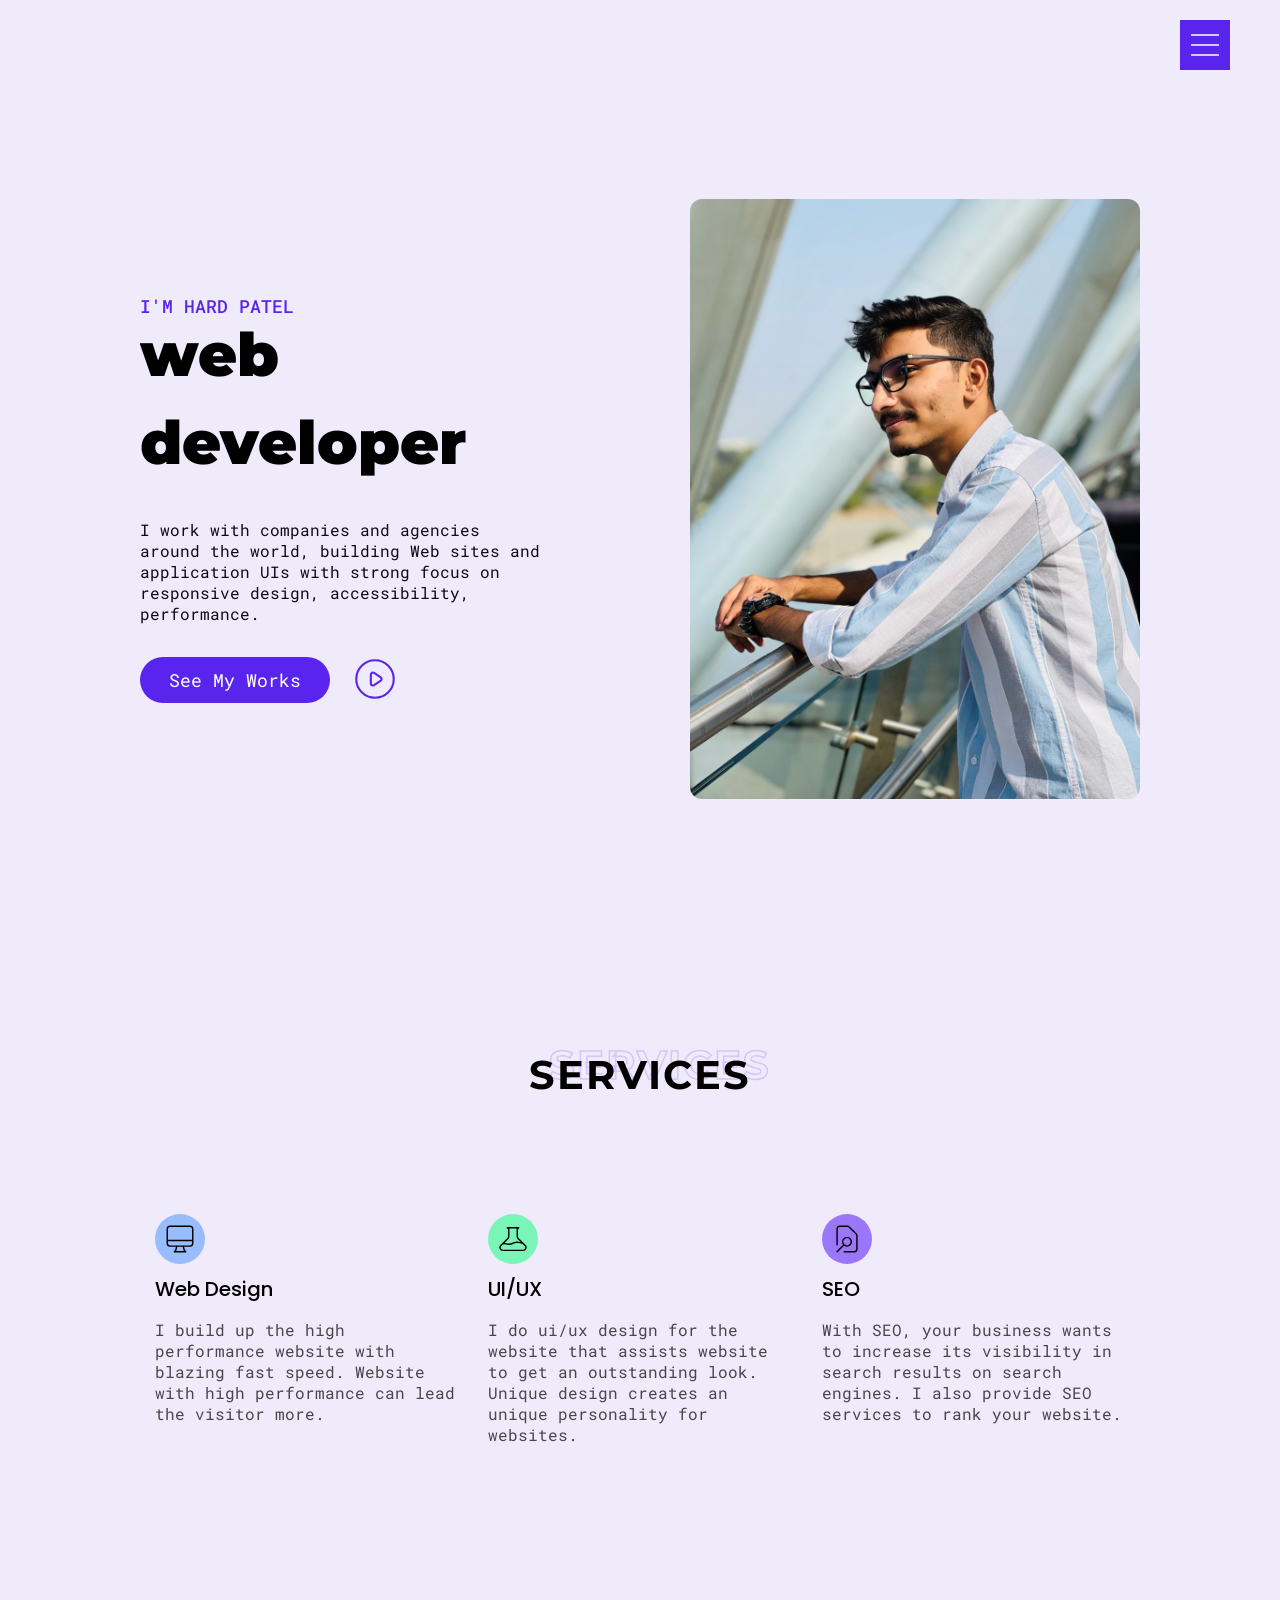
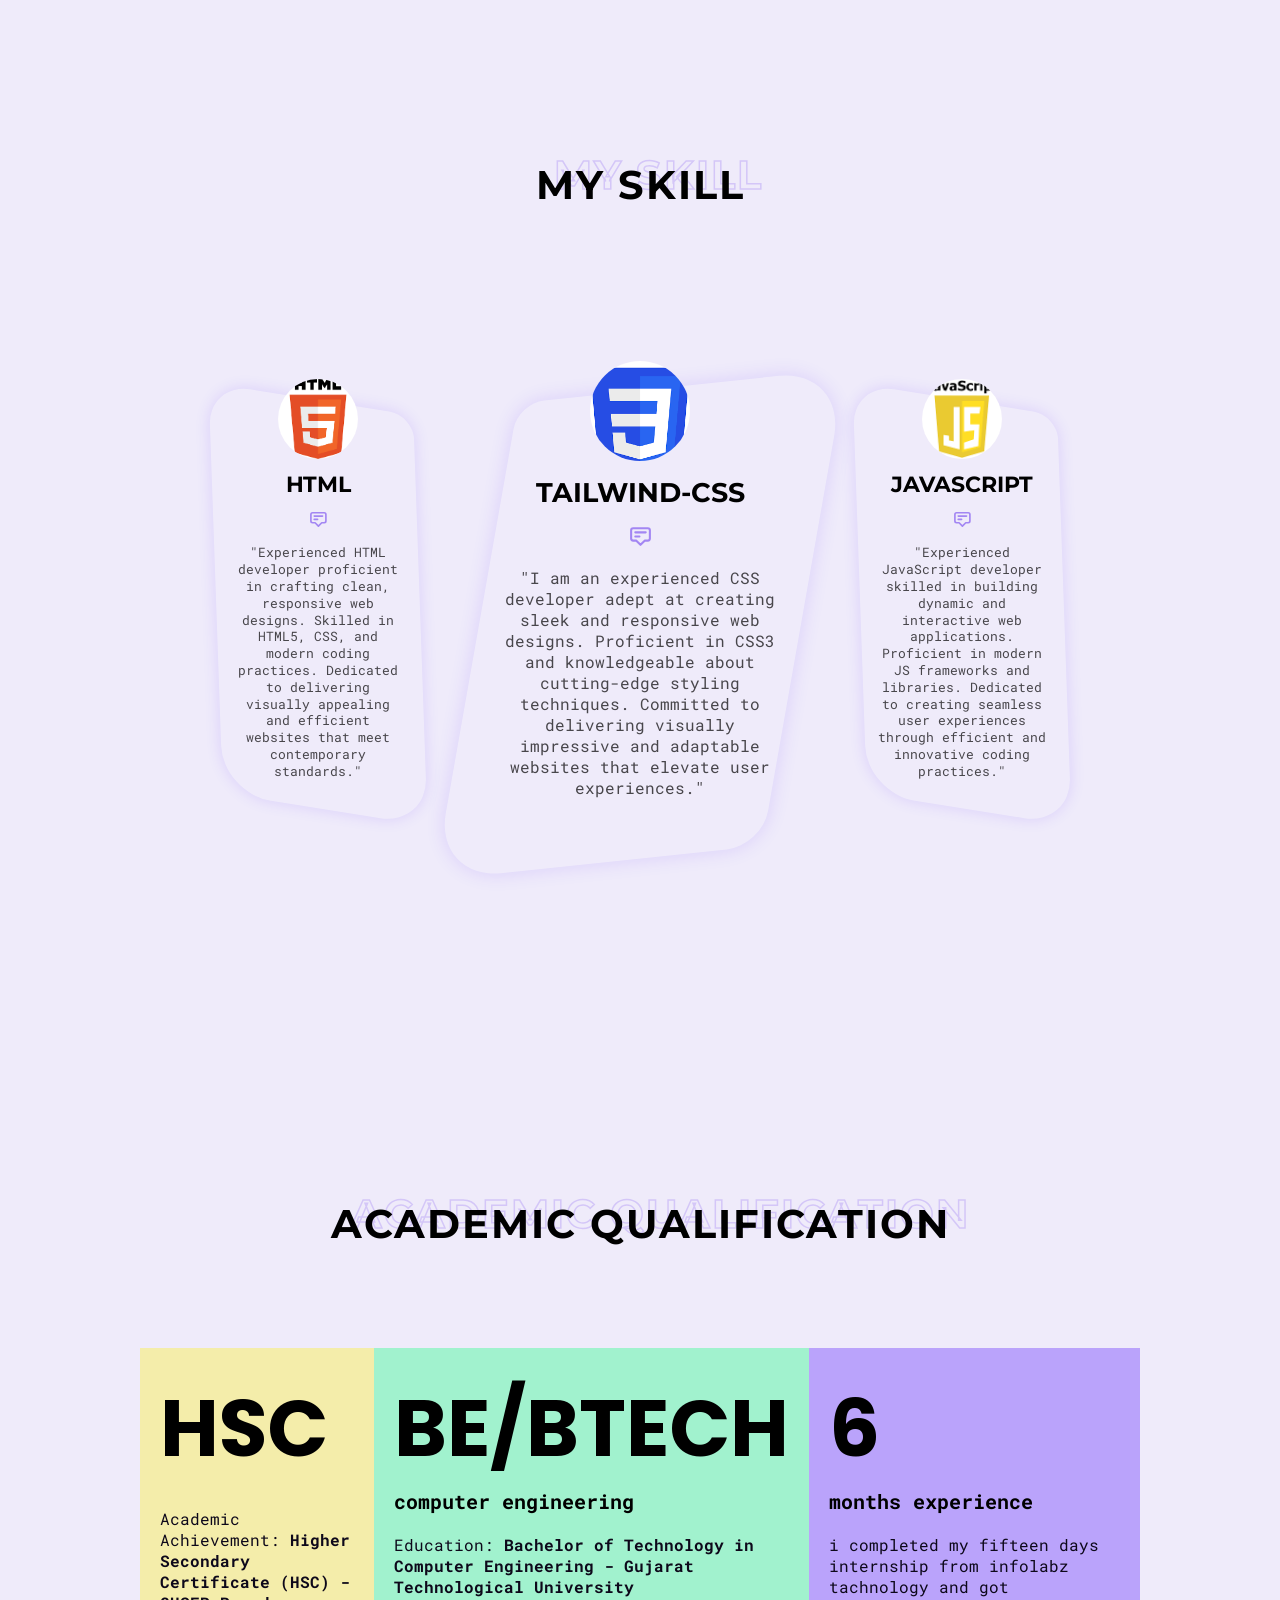
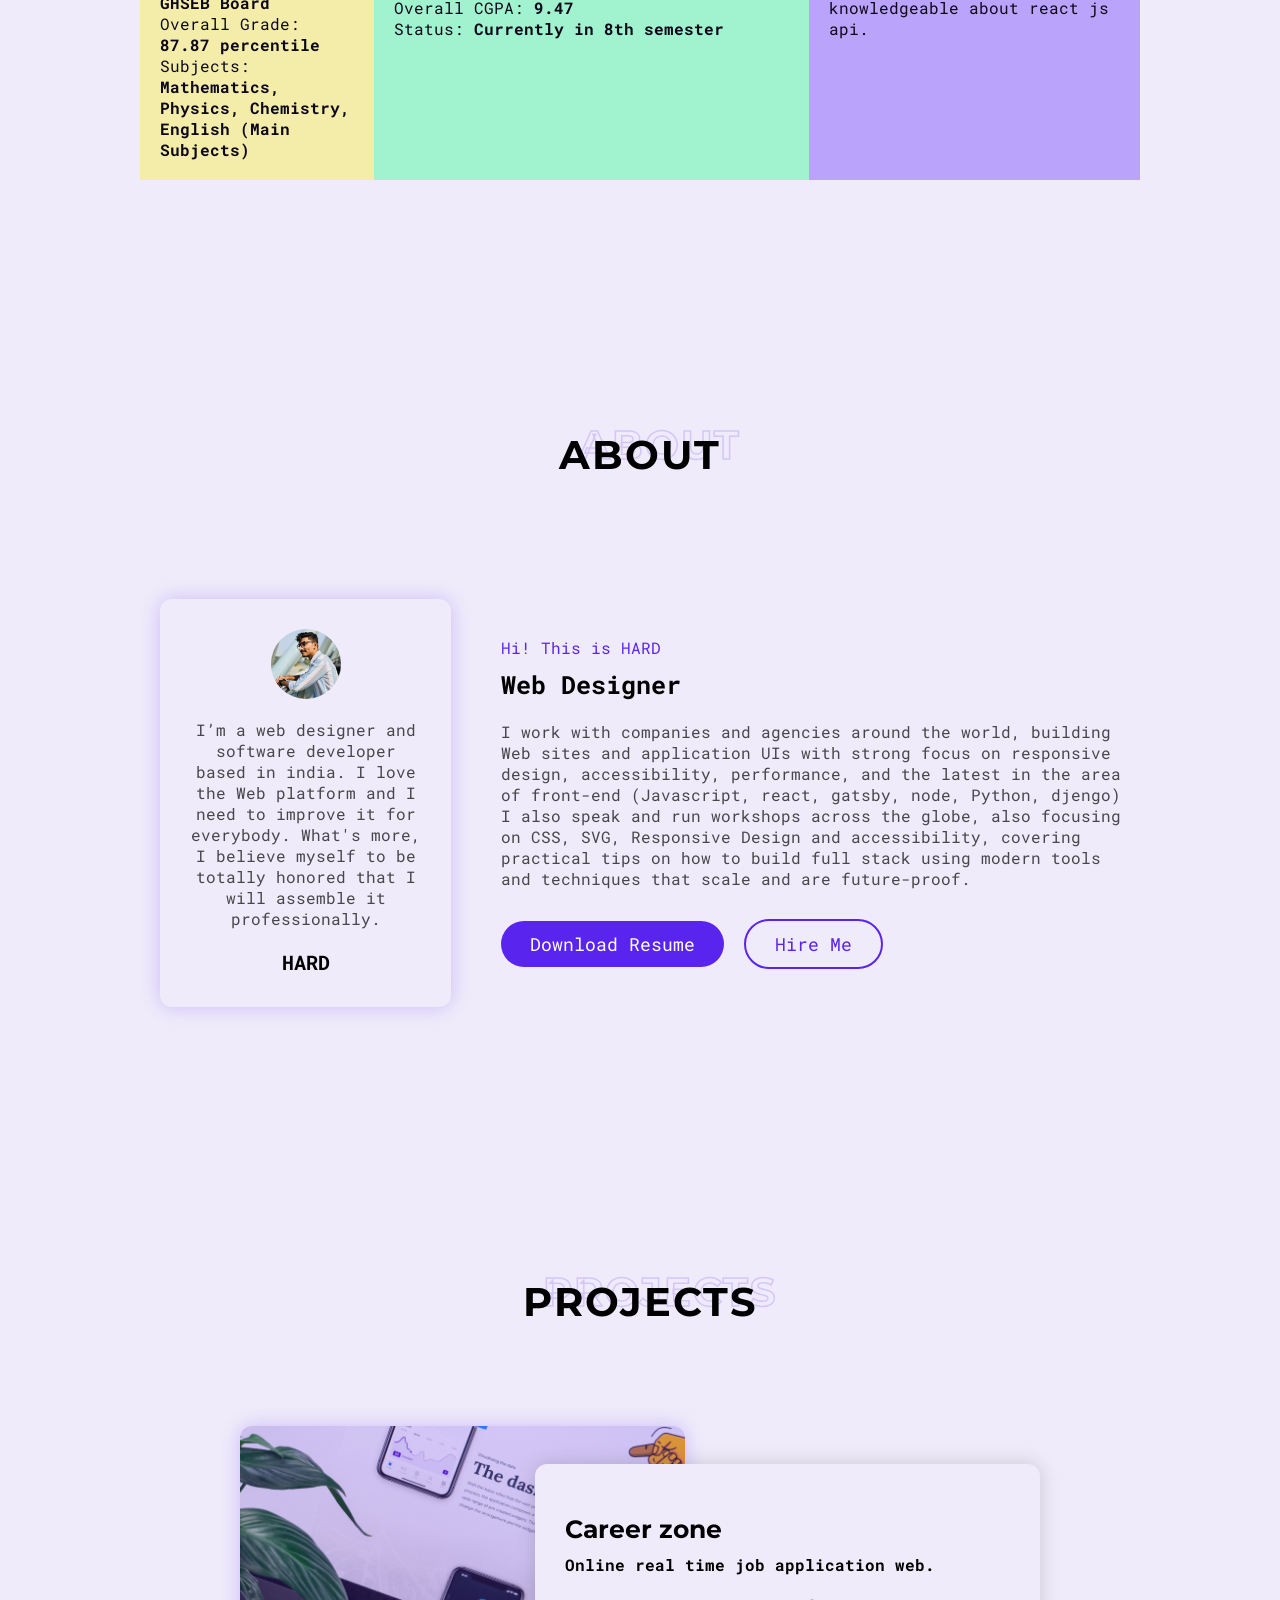
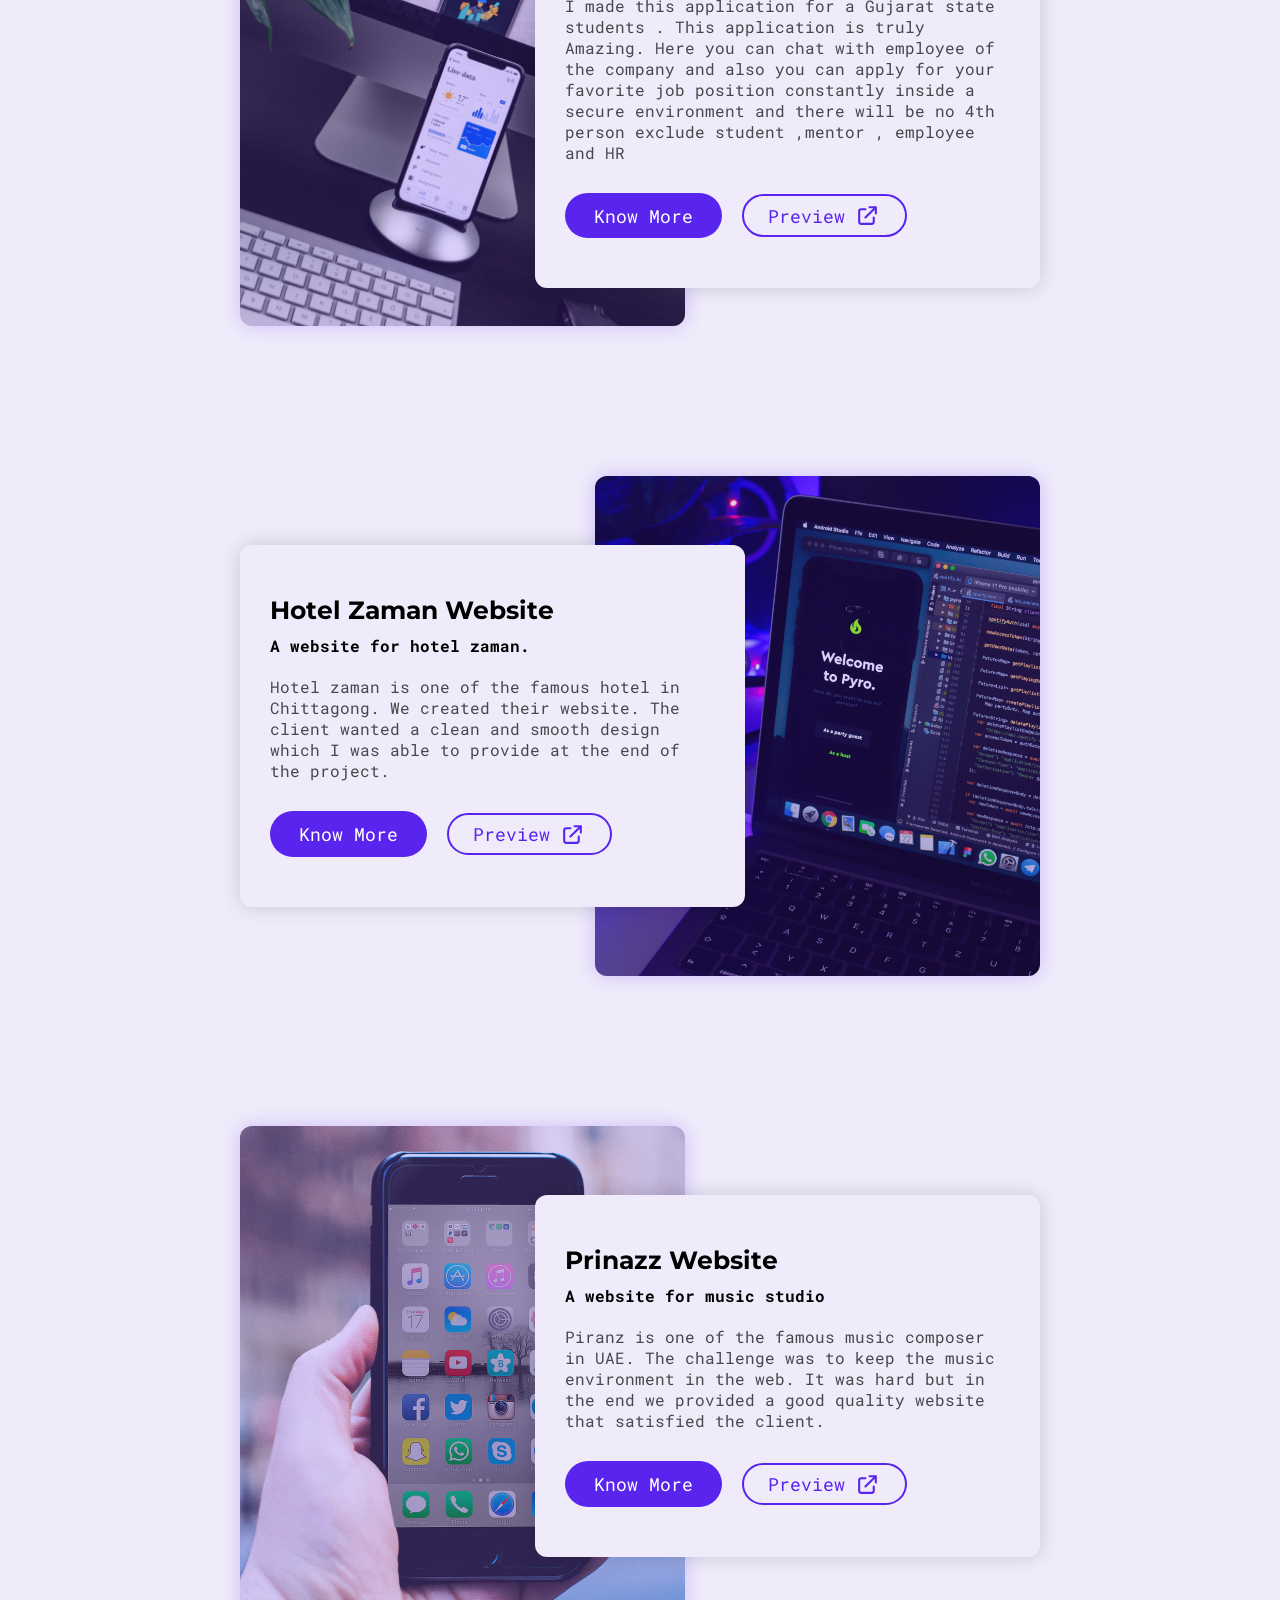
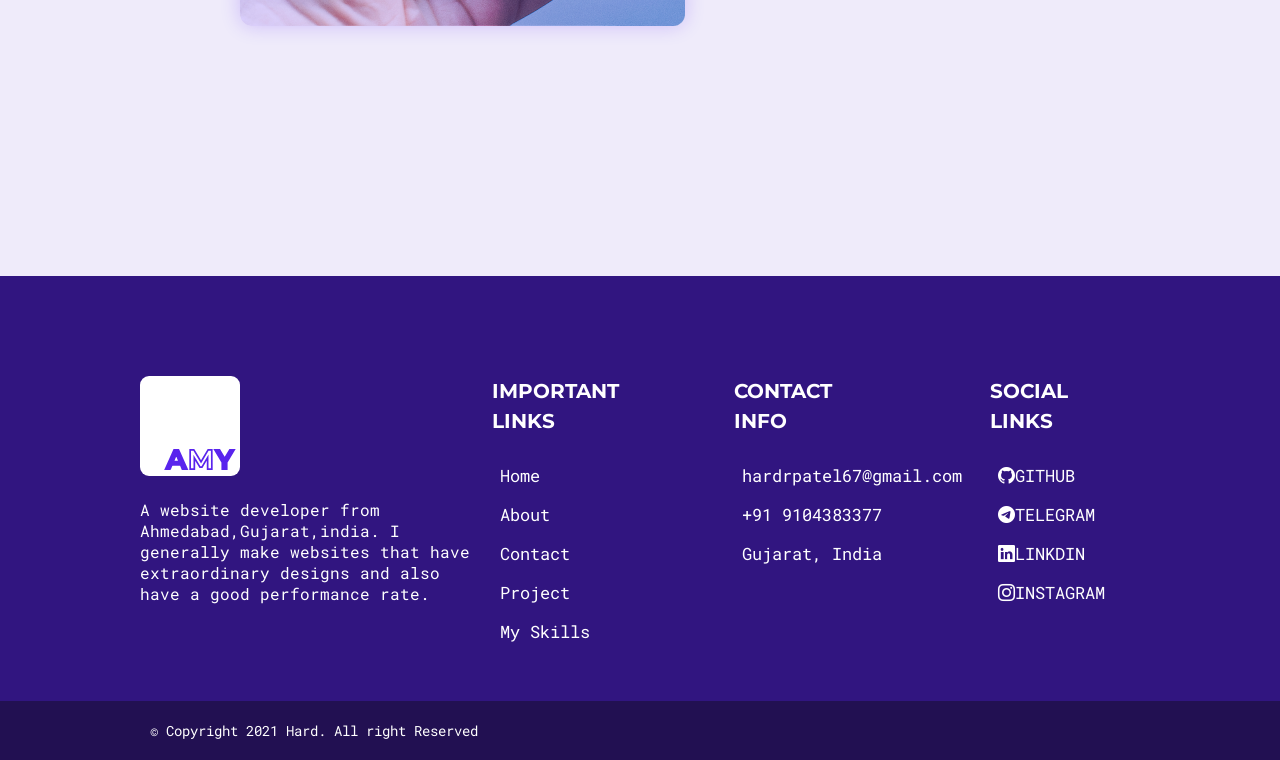
==== commit c7f1a920: "Add files via upload" ====
--- a/index.html
+++ b/index.html
@@ -1314,12 +1314,11 @@
             </div>
           </div>
           <div class="right">
-            <h2 class="project-title">Real Chat</h2>
-            <h3 class="project-sub-title">Online real time chat app.</h3>
-            <p class="project-desc">I made this application for a USA customer. This application is truly Amazing. Here
-              you can chat with your friend
-              constantly inside a secure environment and there will be no information reserved after the end of the
-              session.</p>
+            <h2 class="project-title">Career zone</h2>
+            <h3 class="project-sub-title">Online real time job application web.</h3>
+            <p class="project-desc">I made this application for a Gujarat state students . This application is truly Amazing. Here
+              you can chat with employee of the company and also you can apply for your favorite job position
+              constantly inside a secure environment and there will be no 4th person exclude student ,mentor , employee and HR</p>
             <div class="buttons">
               <a href="#" class="primary-btn">Know More</a>
               <a href="#" class="primary-btn outline external-link"> <span>Preview</span>
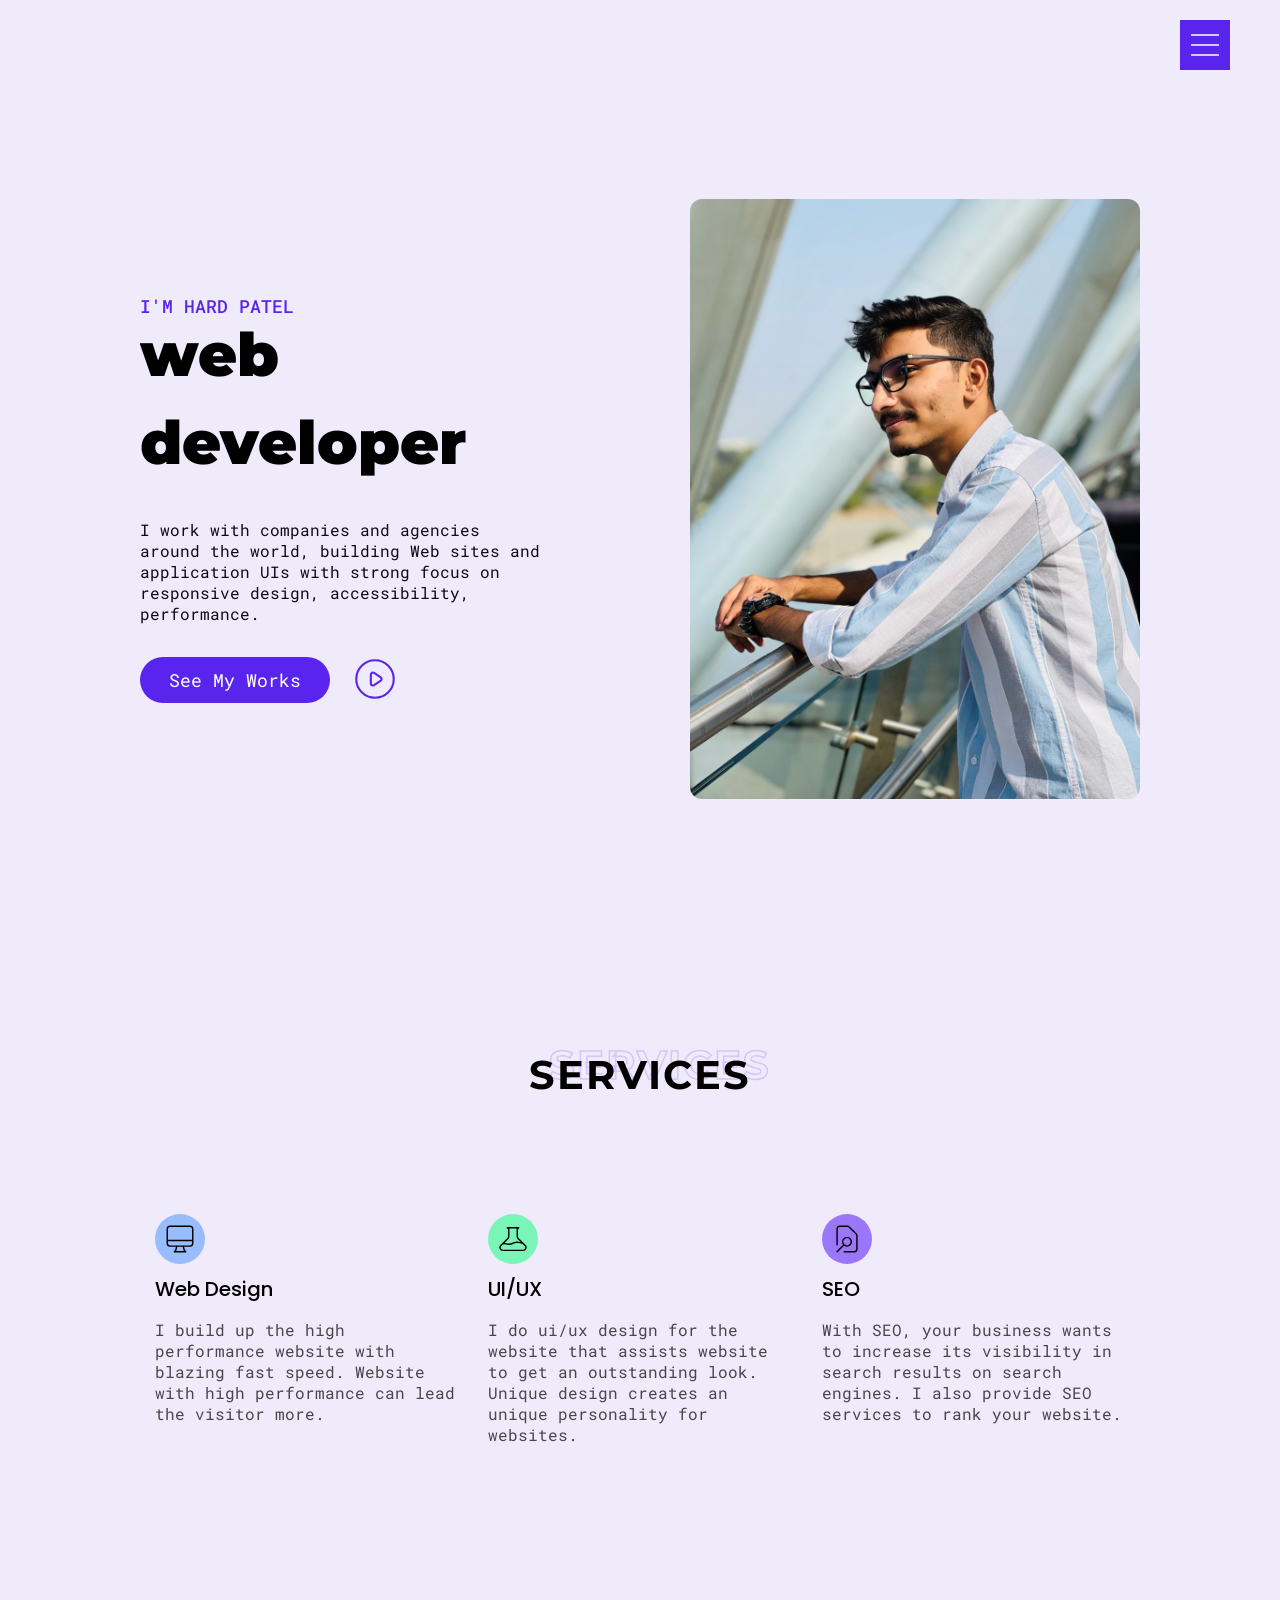
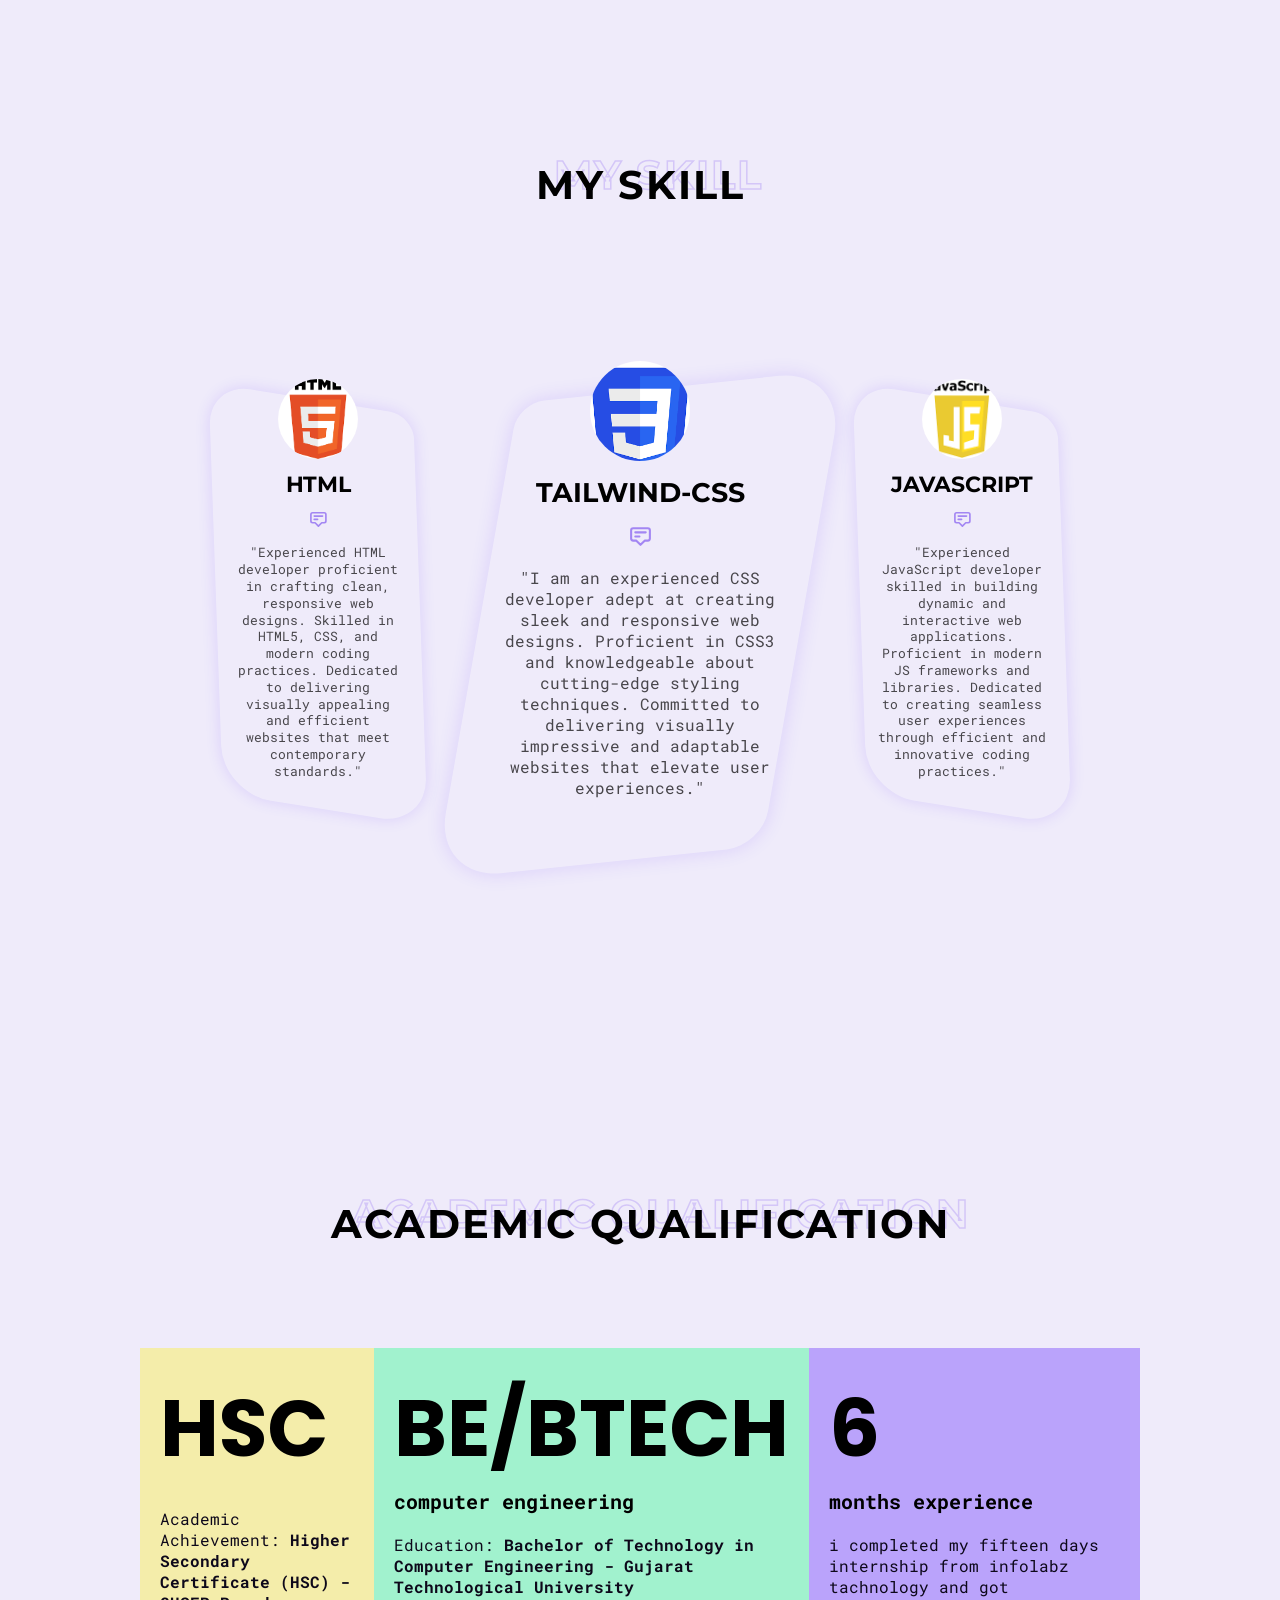
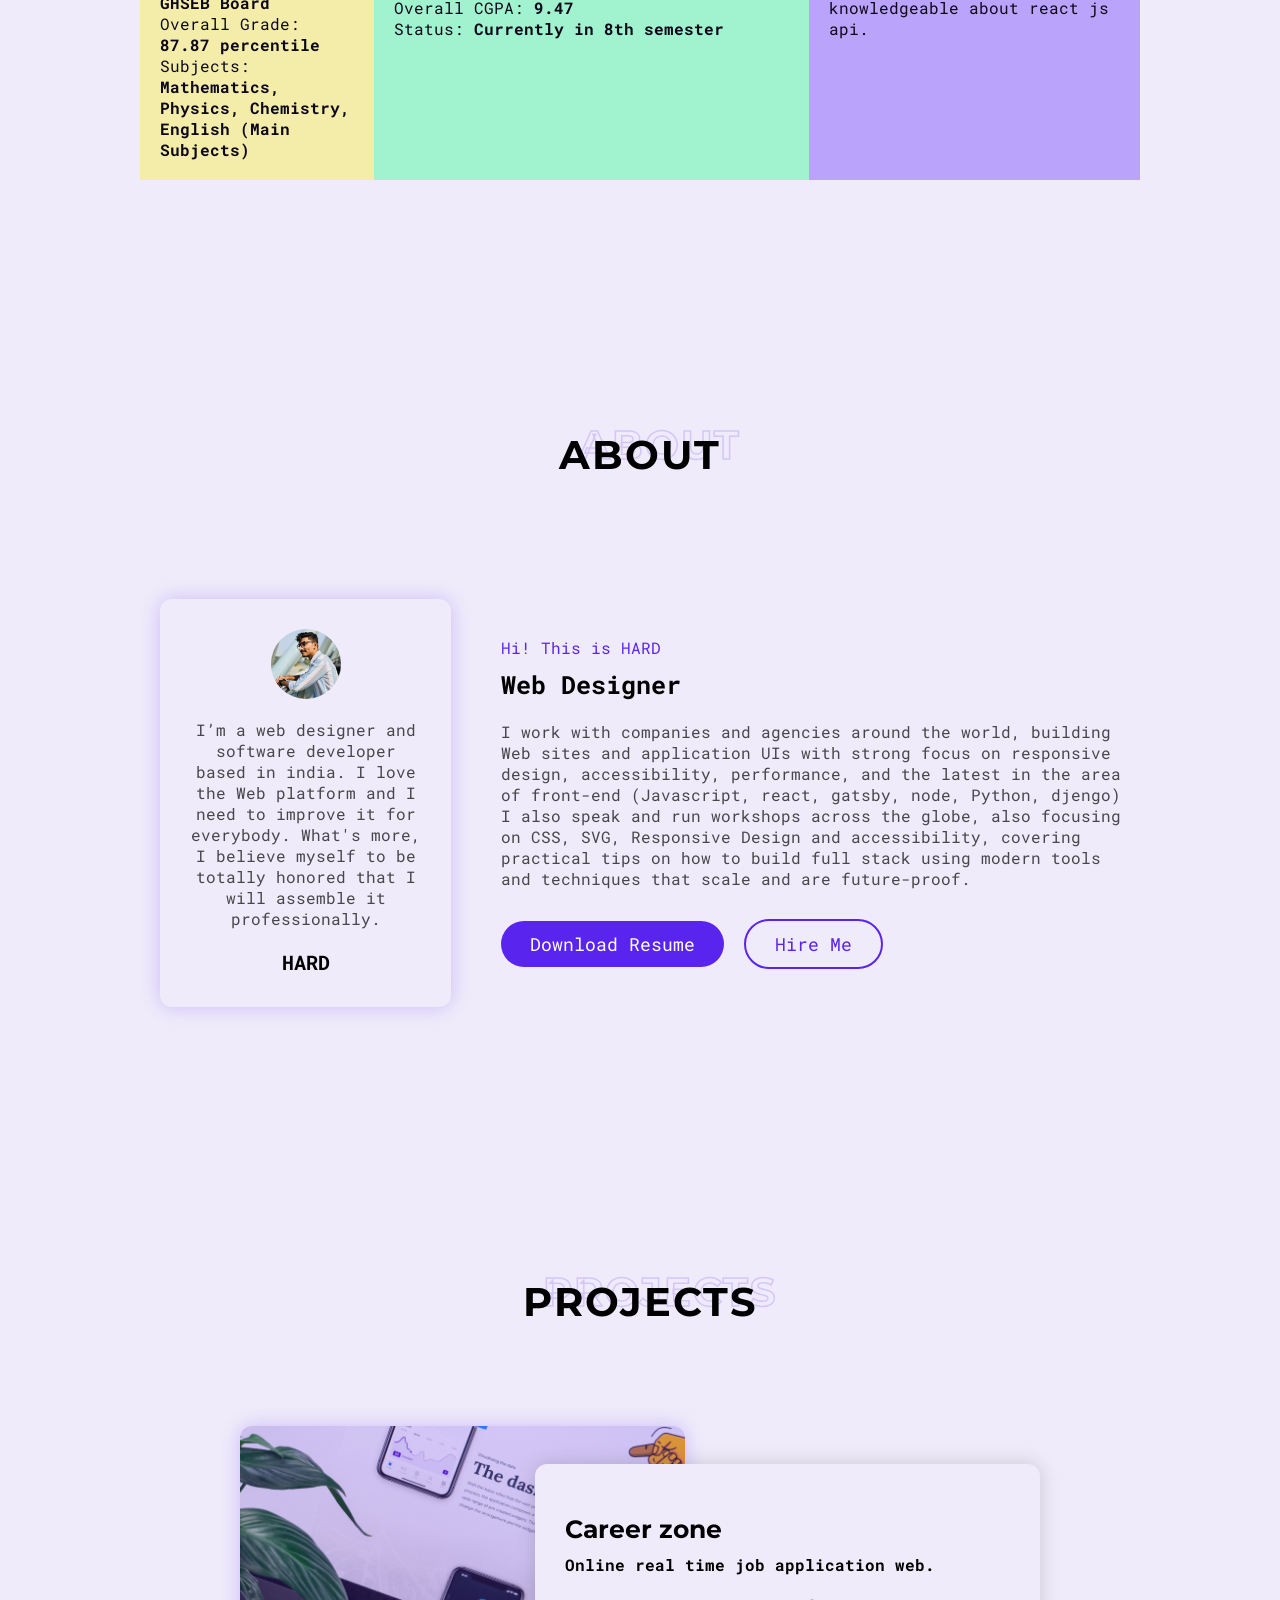
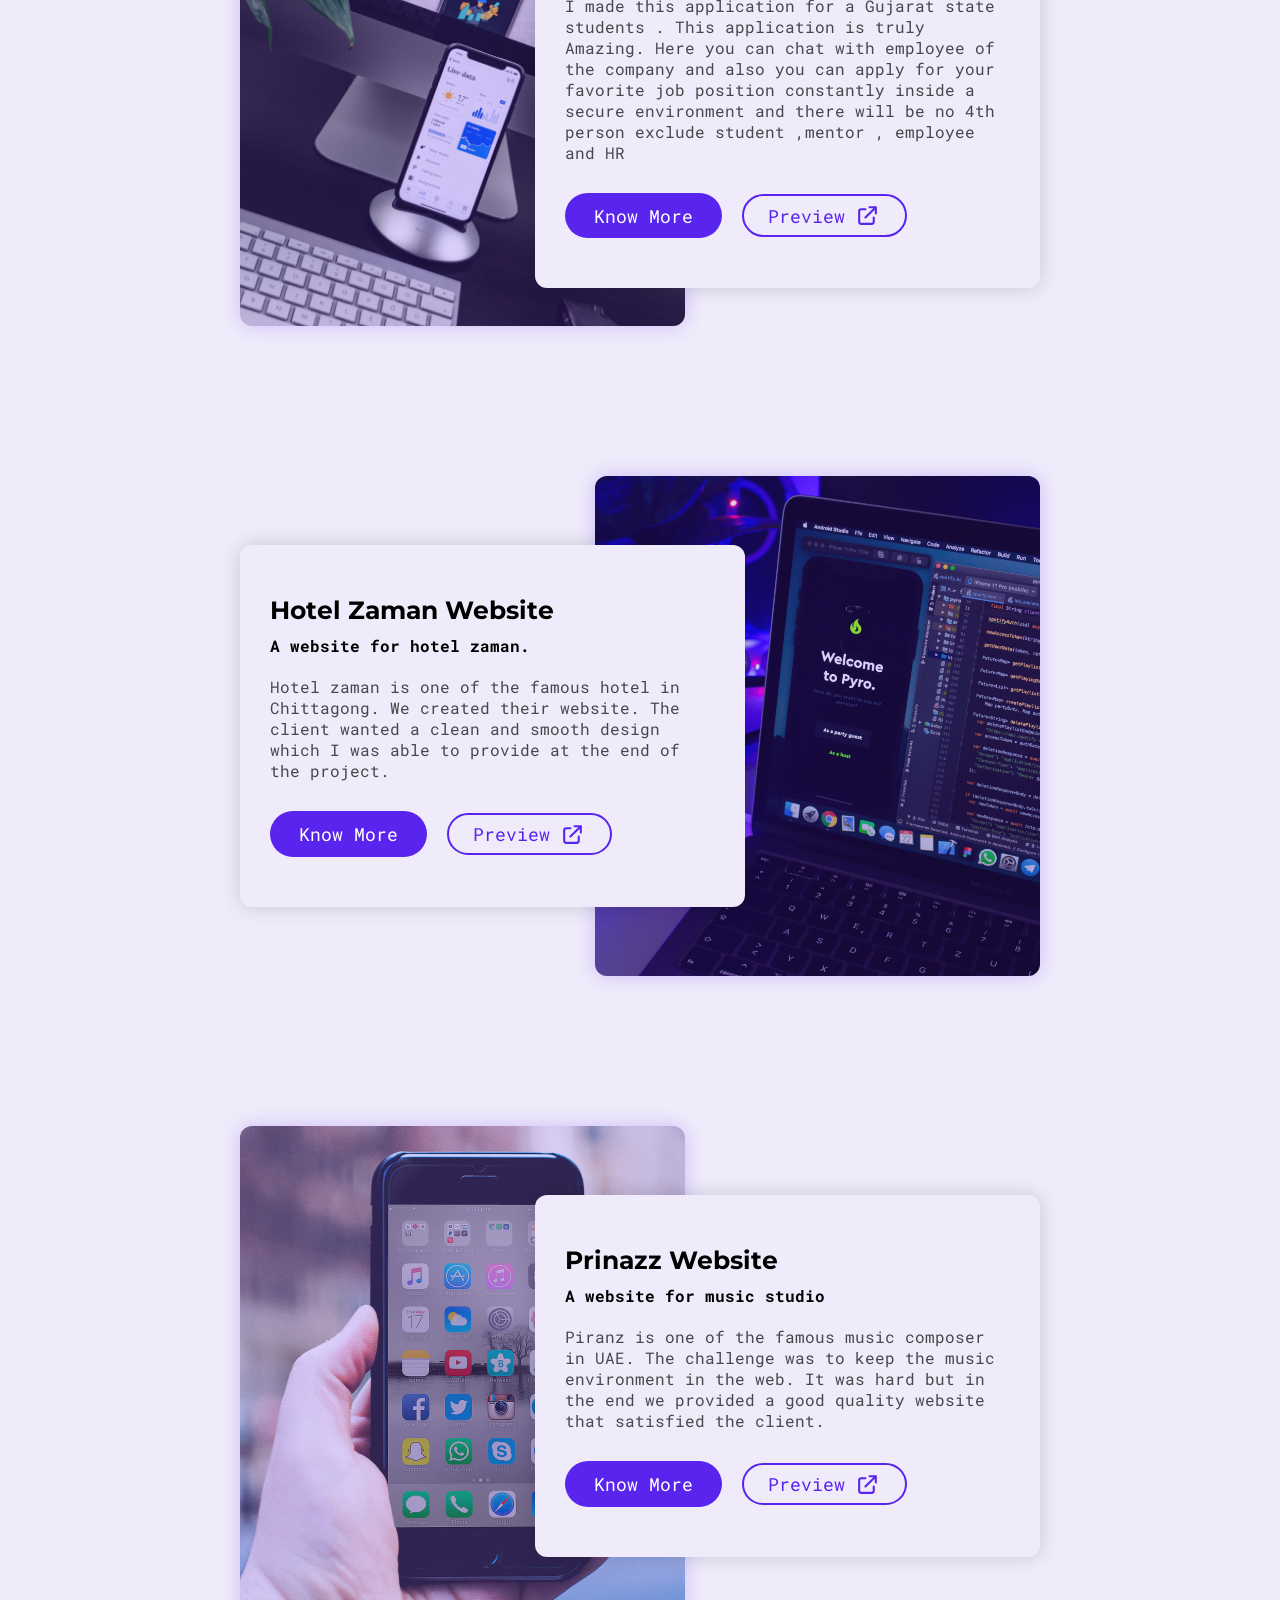
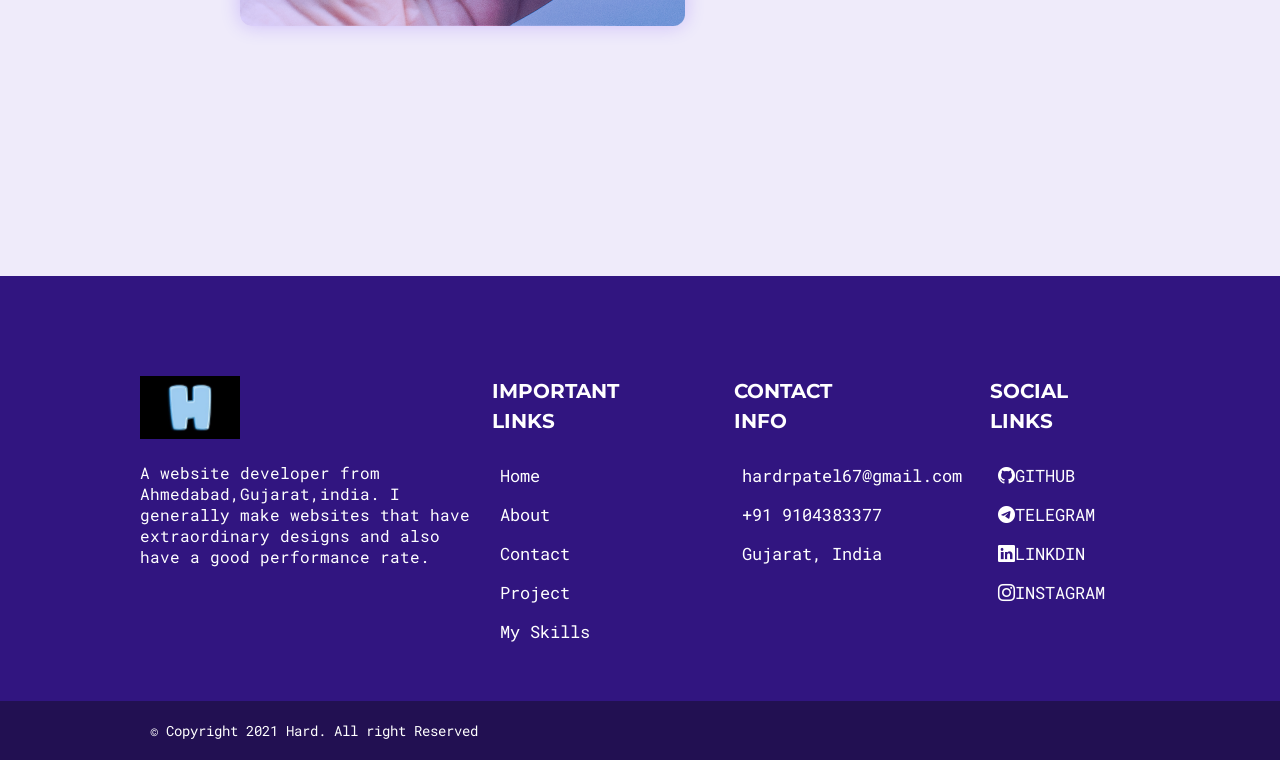
==== commit 021e7b13: "Update index.html" ====
--- a/index.html
+++ b/index.html
@@ -1294,7 +1294,7 @@
             future-proof.
           </p>
           <div class="buttons">
-            <a href="./resume.txt" class="primary-btn" download="">Download Resume</a>
+            <a href="./resume.pdf" class="primary-btn" download="">Download Resume</a>
             <a href="./contact.html" class="primary-btn outline">Hire Me</a>
           </div>
         </div>
@@ -1390,7 +1390,7 @@
       <footer>
         <div class="col-1">
           <div class="logo"><a href="#">
-              <img src="./image/light-logo.svg" alt="">
+              <img src="./image/h symbol_11zon.jpeg" alt="">
             </a></div>
           <p>A website developer from Ahmedabad,Gujarat,india. I generally make websites that have
             extraordinary
@@ -1436,4 +1436,4 @@
   <script src="./app.js"></script>
 </body>
 
-</html>+</html>
